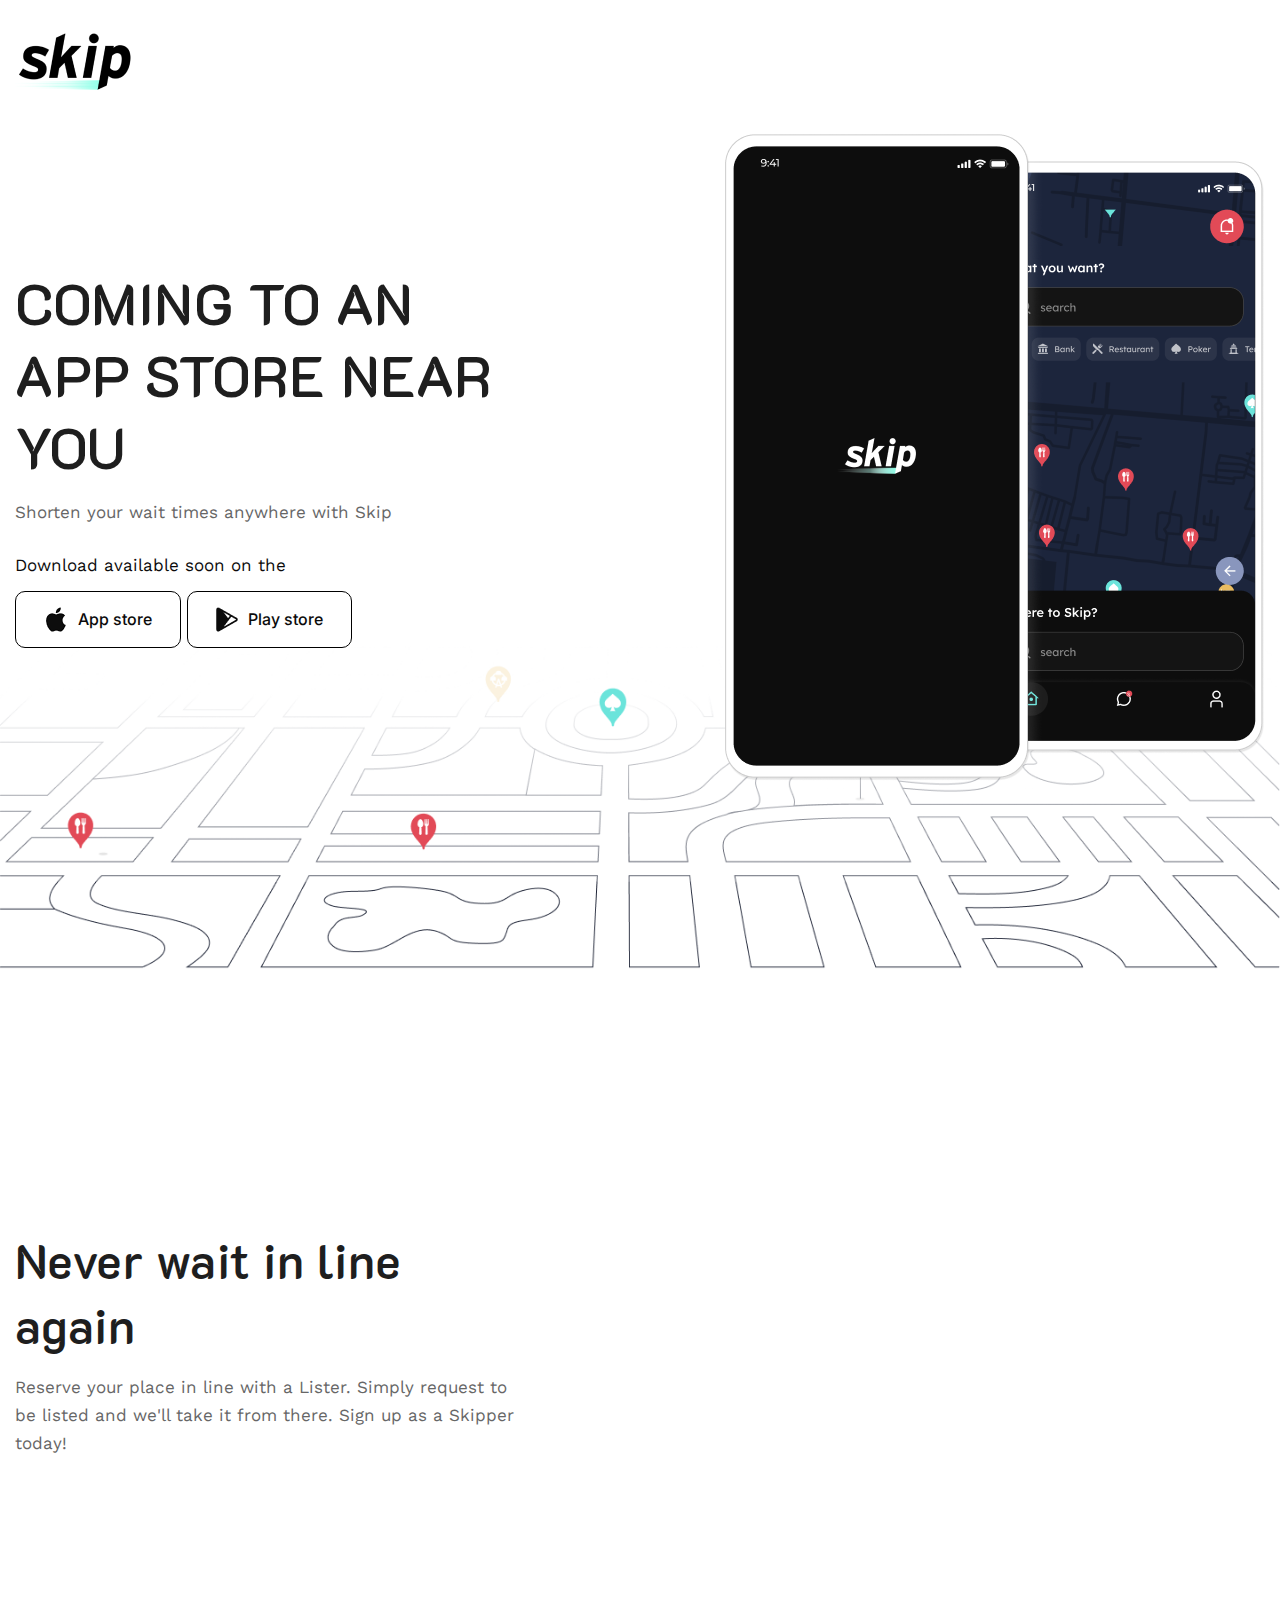
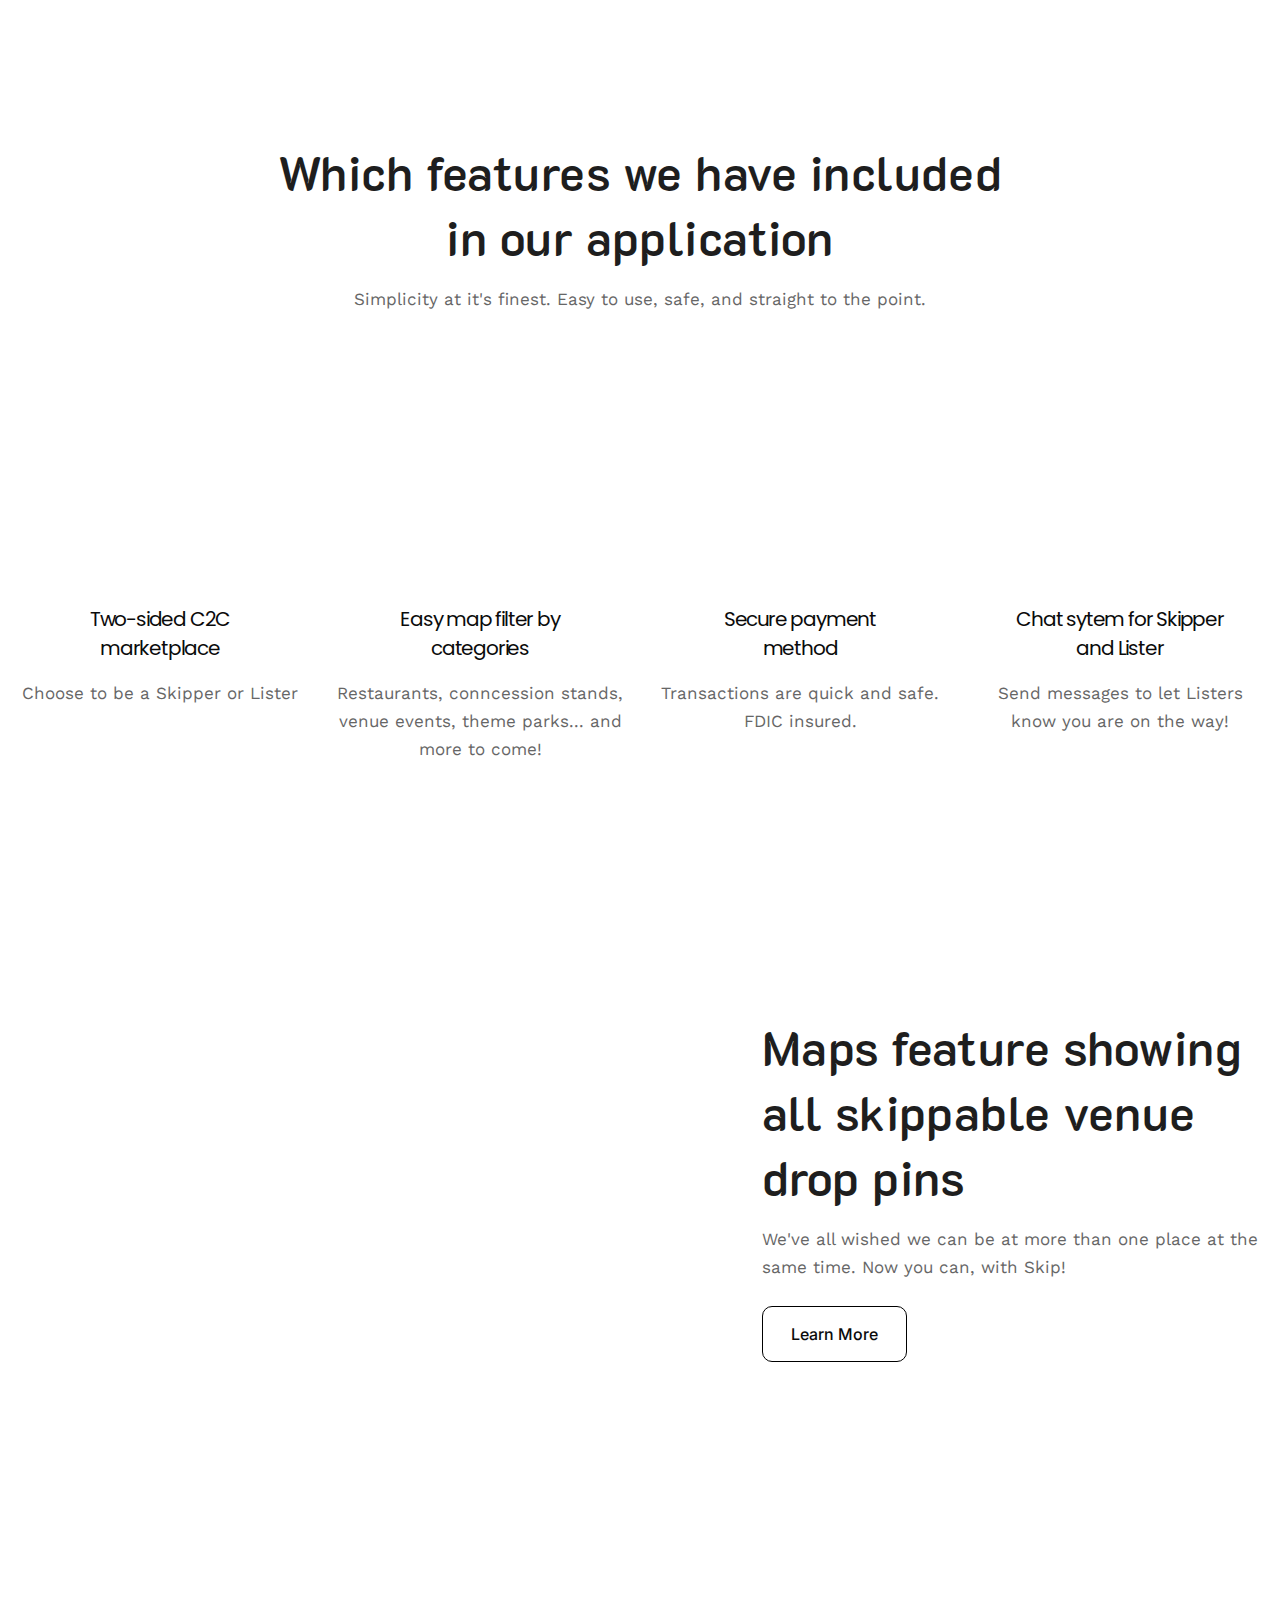
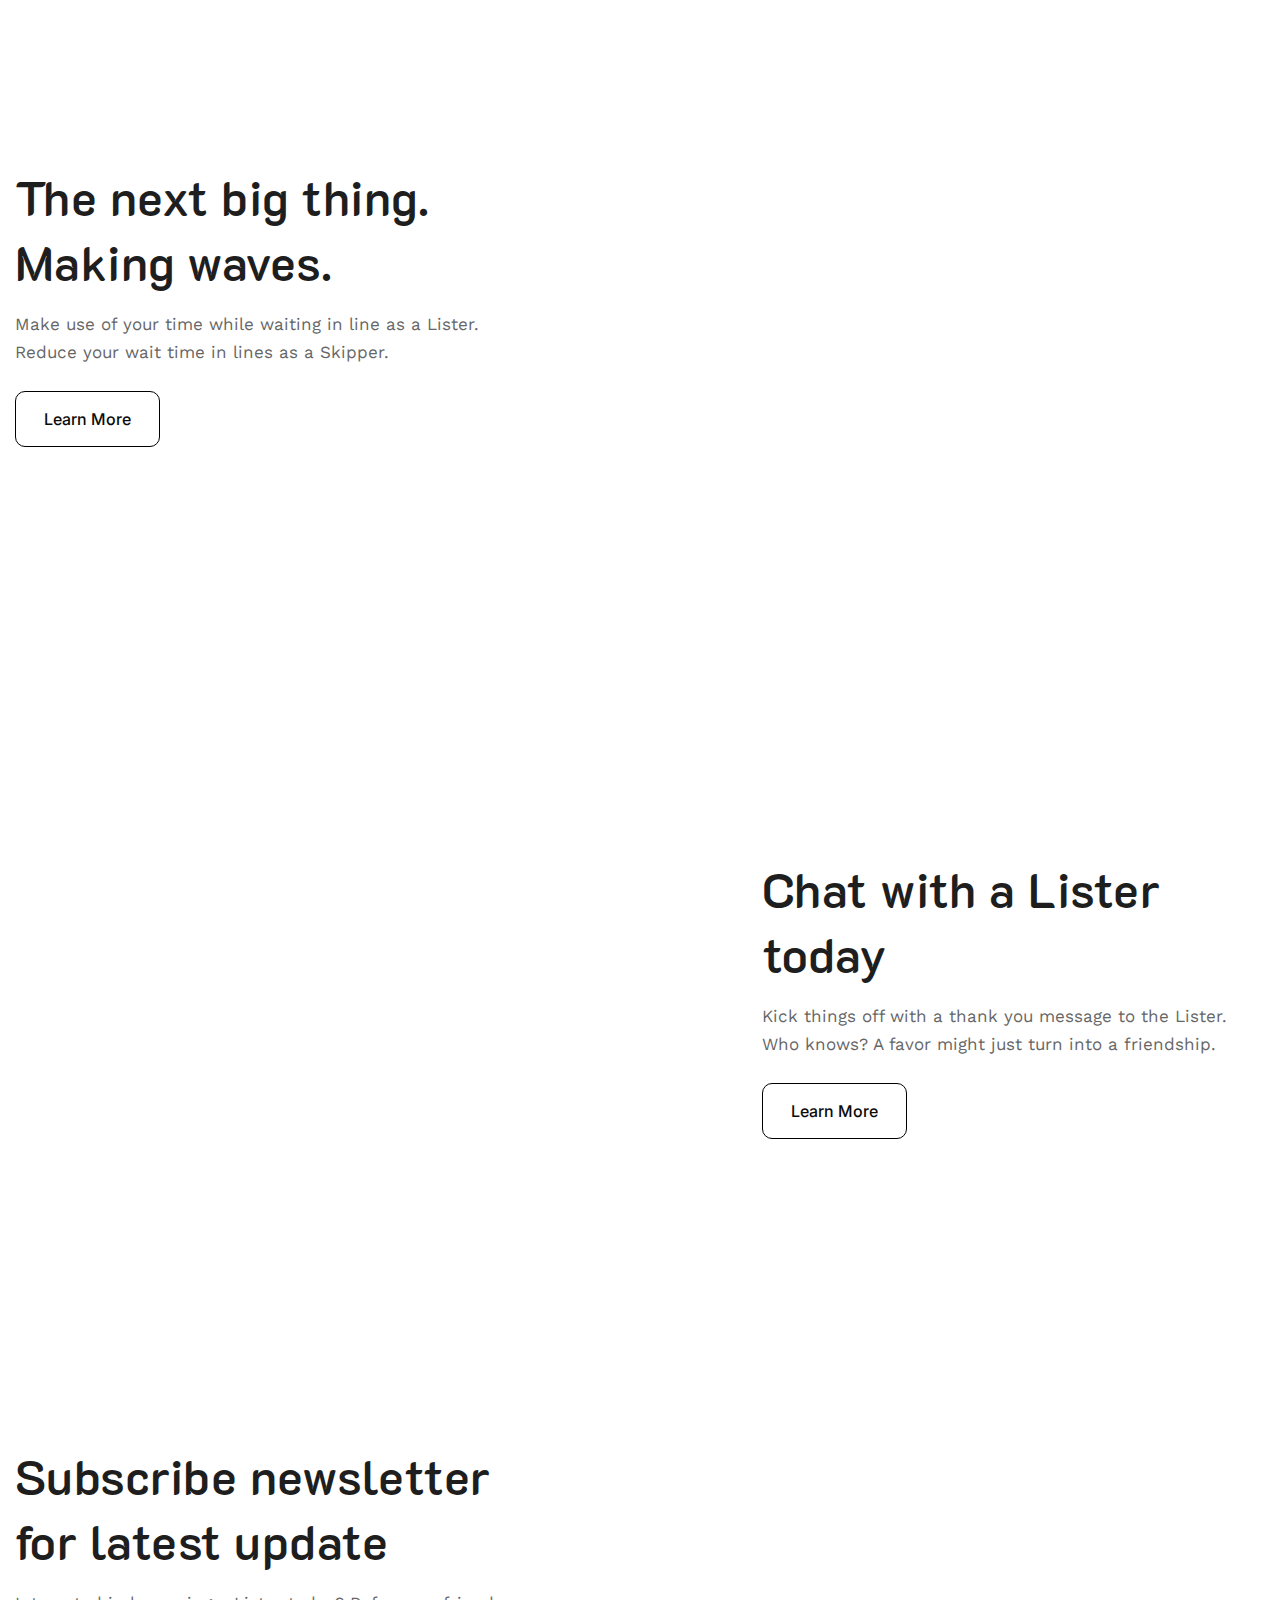
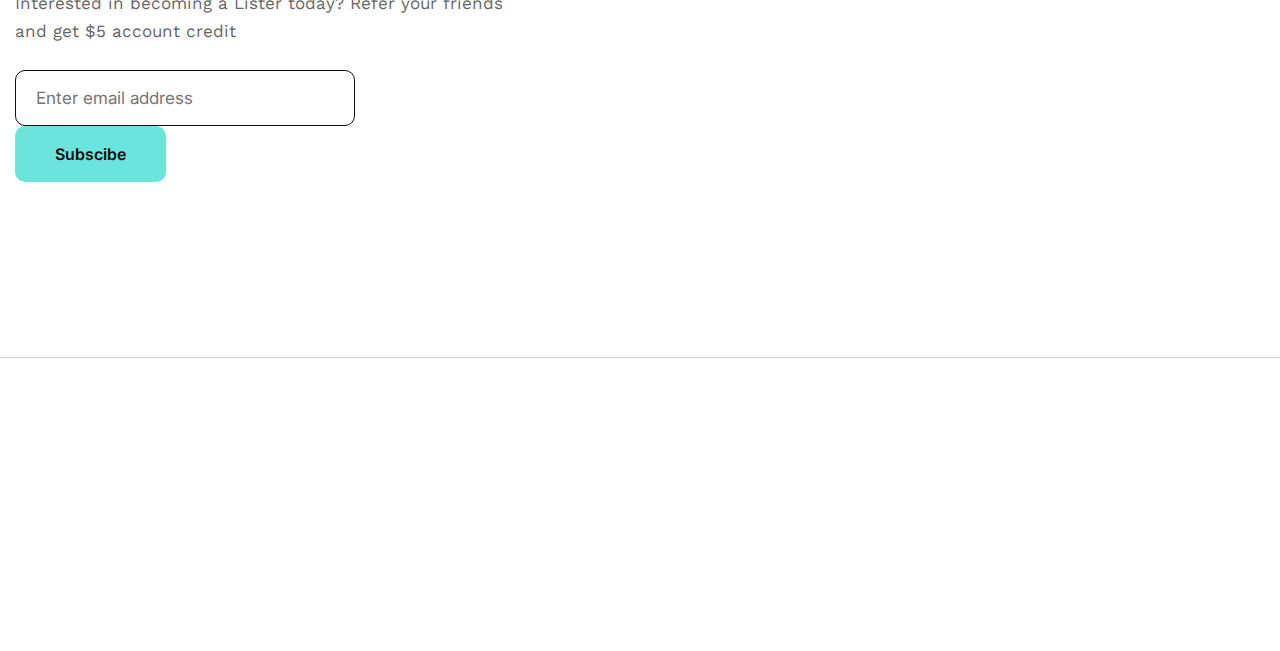
==== index.html @ 74ed59ec "Place Apple Store first" ====
<!DOCTYPE html>
<html lang="en">
   
<head>
      <meta charset="UTF-8">
      <meta http-equiv="X-UA-Compatible" content="IE=edge">
      <meta name="viewport" content="width=device-width, initial-scale=1.0">
      <title>Skip</title>
	  <link rel="icon" type="image/x-icon" href="Images/favicon.ico">
      <link rel="stylesheet" href="css/bootstrap.min.css">
      <link href="https://fonts.googleapis.com/css2?family=K2D:ital,wght@0,100;0,200;0,300;0,400;0,500;0,600;0,700;0,800;1,100;1,200;1,300;1,400;1,500;1,600;1,700;1,800&amp;family=Poppins:ital,wght@0,100;0,200;0,300;0,400;0,500;0,600;0,700;0,800;0,900;1,600&amp;display=swap" rel="stylesheet">
      <link href="https://fonts.googleapis.com/css2?family=Poppins:ital,wght@0,100;0,200;0,300;0,400;0,500;0,600;0,700;0,800;0,900;1,100;1,200;1,300;1,400;1,500;1,600;1,700;1,800;1,900&amp;display=swap" rel="stylesheet">
      <link href="https://fonts.googleapis.com/css2?family=Work+Sans:ital,wght@0,100;0,200;0,300;0,400;0,500;0,600;0,700;0,800;0,900;1,100;1,200;1,300;1,400;1,500;1,600;1,700;1,800;1,900&amp;display=swap" rel="stylesheet">
      <link href="https://fonts.googleapis.com/css2?family=Inter:wght@400;500&amp;display=swap" rel="stylesheet">
      <link rel="stylesheet" href="https://cdnjs.cloudflare.com/ajax/libs/font-awesome/6.1.1/css/all.min.css">
      <link rel="stylesheet" href="css/style.css">
   </head>
   <body>
      <div class="wrapper">
         <header class="top-header">
            <div class="container">
               <div class="row">
                  <div class="col-12 logo">
                     <a href="index-2.html"><img src="Images/logo.png"></a>
                  </div>
               </div>
            </div>
         </header>
         <section class="skip-the-wait">
            <div class="container">
               <div class="row">
                  <div class="col-12">
                     <div class="row align-items-center cstm-banner-mn">
                        <div class="col-xl-5 col-12 fade-up">
                           <h1 class="skip-the-wait-title">COMING TO AN APP STORE NEAR YOU</h1>
                           <p class="cstm-contrary-ttl">Shorten your wait times anywhere with Skip</p>
                           <p class="cstm-download-title">Download available soon on the</p>
                           <a href="#" class="cstm-btn cstm-store"><img src="Images/apple.png">App store</a>
                           <a href="#" class="cstm-btn cstm-store mr-3"><img src="Images/play-store.png">Play store</a>
                        </div>
                        <div  class="col-xl-7 col-12 text-right cstm-skip-img">
						  <div id="imgbanner">
                           <img src="Images/banner-image.png" class="slide-right"> 
						  </div> 
                        </div>
                     </div>
                  </div>
               </div>
            </div>
         </section>
         <section class="just-few-simple">
            <div class="container">
               <div class="row">
                  <div class="col-12">
                     <div class="row align-items-center cstm-just-few-mn">
                        <div class="col-xl-5 col-12">
                           <h2>Never wait in line again </h2>
                           <p >Reserve your place in line with a Lister. Simply request to be listed and we'll take it from there. Sign up as a Skipper today! </p>
                        </div>
                        <div class="col-xl-7 col-12 text-right cstm-just-img ">
                           <img src="Images/landing-img1.png" class="js-scroll slide-right"> 
                        </div>
                     </div>
                  </div>
               </div>
            </div>
         </section>
         <section class="which-features text-center">
            <div class="container">
               <div class="row">
                  <div class="col-12">
                     <h2 class="which-features-title">Which features we have included in our application</h2>
                     <p class="contrary-to-popular-cont">Simplicity at it's finest. Easy to use, safe, and straight to the point. </p>
                  </div>
               </div>
               <div class="row cstm-which-box">
                  <div class="col-xl-3 col-md-6 col-12">
                     <p><img src="Images/category-1.png" class="js-scroll fade-in"></p>
                     <h4>Two-sided C2C marketplace</h4>
                     <p>Choose to be a Skipper or Lister</p>
                  </div>
                  <div class="col-xl-3 col-md-6 col-12">
                     <p><img src="Images/category-2.png" class="js-scroll fade-in"></p>
                     <h4>Easy map filter by categories</h4>
                     <p>Restaurants, conncession stands, venue events, theme parks... and more to come! </p>
                  </div>
                  <div class="col-xl-3 col-md-6 col-12">
                     <p><img src="Images/category-3.png" class="js-scroll fade-in"></p>
                     <h4>Secure payment method</h4>
                     <p>Transactions are quick and safe. FDIC insured. </p>
                  </div>
                  <div class="col-xl-3 col-md-6 col-12">
                     <p><img src="Images/category-4.png" class="js-scroll fade-in"></p>
                     <h4>Chat sytem for Skipper and Lister</h4>
                     <p>Send messages to let Listers know you are on the way!</p>
                  </div>
               </div>
            </div>
         </section>
         <section class="just-few-simple">
            <div class="container">
               <div class="row">
                  <div class="col-12">
                     <div class="row align-items-center">
                        <div class="col-xl-7 col-12 cstm-skippers-img">
                           <img src="Images/landing-img2.png" class="js-scroll slide-left"> 
                        </div>
                        <div class="col-xl-5 col-12">
                           <h2>Maps feature showing all skippable venue drop pins</h2>
                           <p>We've all wished we can be at more than one place at the same time. Now you can, with Skip! </p>
                           <a href="#" class="cstm-btn">Learn More</a>
                        </div>
                     </div>
                  </div>
               </div>
            </div>
         </section>
         <section class="just-few-simple">
            <div class="container">
               <div class="row">
                  <div class="col-12">
                     <div class="row align-items-center cstm-lister-wll-mn">
                        <div class="col-xl-5 col-12">
                           <h2>The next big thing. Making waves. </h2>
                           <p>Make use of your time while waiting in line as a Lister. Reduce your wait time in lines as a Skipper.</p>
                           <a href="#" class="cstm-btn">Learn More</a>
                        </div>
                        <div class="col-xl-7 col-12 text-right cstm-lister-img">
                           <img src="Images/landing-img3.png" class="js-scroll slide-right"> 
                        </div>
                     </div>
                  </div>
               </div>
            </div>
         </section>
         <section class="just-few-simple">
            <div class="container">
               <div class="row">
                  <div class="col-12">
                     <div class="row align-items-center">
                        <div class="col-xl-7 col-12 cstm-advanced-img">
                           <img src="Images/landing-img4.png" class="js-scroll slide-left">  
                        </div>
                        <div class="col-xl-5 col-12">
                           <h2>Chat with a Lister today </h2>
                           <p>Kick things off with a thank you message to the Lister. Who knows? A favor might just turn into a friendship. </p>
                           <a href="#" class="cstm-btn">Learn More</a>
                        </div>
                     </div>
                  </div>
               </div>
            </div>
         </section>
		   <section class="just-few-simple">
            <div class="container">
               <div class="row">
                  <div class="col-12">
                     <div class="row align-items-center cstm-subscribe-newsletter">
                        <div class="col-xl-5 col-12">
                           <h2>Subscribe newsletter for latest update</h2>
                           <p>Interested in becoming a Lister today? Refer your friends and get $5 account credit </p>
                           <form class="cstm-subscribe">
                                <input type="text" class="subscibe-input" placeholder="Enter email address">
                                <button class="subscibe-btn">Subscibe</button>
                            </form>
                        </div>
                        <div class="col-xl-7 col-12 text-right cstm-subscribe-img">
                           <img src="Images/landing-img5.png" class="js-scroll slide-right"> 
                        </div>
                     </div>
                  </div>
               </div>
            </div>
         </section>
		 <footer class="cstm-footer">
            <div class="container">
                <div class="row">
                    <div class=" col-12">
                        <div class="row ">
                            <div class="col-xl-5 col-12 cstm-animation1 js-scroll fade-in-bottom"> 
                                <a href="index-2.html"><img src="Images/logo.png" class="footer-logo"></a>
                                <p class="footer-about-text">Don't waste time, skip the lines today! </p>
                                <span class="copyright">Copyrights© 2022. All Rights Reserved by Skip</span>
                            </div>
                            <div class="col-xl-4 col-12 cstm-footer-col2 cstm-animation2 js-scroll fade-in-bottom">
                                <h4>Contact  us on</h4>
                                <div class="footer-contact">
                                     <img src="Images/gmail.png">
									  <div class="footer-contact-in">
                                      <span class="footer-contact-title">Email address</span>
                                      <span class="footer-contact-sub"><a href="mailto:support@skipapp.com">support@skipapp.com</a></span>
									 </div>
                                </div>
								 <div class="footer-contact">
                                     <img src="Images/phone.png">
									  <div class="footer-contact-in">
                                      <span class="footer-contact-title">Phone number</span>
                                      <span class="footer-contact-sub"> <a href="phone:+TBD">TBD</a></span>
									 </div>
                                </div>
                              
                            </div>
                             <div class="col-xl-3 col-12 cstm-animation3 js-scroll fade-in-bottom">
                                <h4>Follow us on</h4>
                                <div class="footer-social">
                                        <a href="#"><i class="fa-brands fa-facebook-f"></i></a>
                                        <a href="#"><i class="fa-brands fa-instagram"></i></a>
                                        <a href="#"><i class="fa-brands fa-twitter"></i></a>
                                        <a href="#"><i class="fa-brands fa-linkedin-in"></i></a>
                                </div>
                            </div>
                        </div>
                    </div>
                    
                </div>
            </div>
       </footer>
      </div>
	  
<script type="text/javascript">
	  
	window.onload = function() {
  document.getElementById('imgbanner').className = 'expand';
};
	  
		const scrollElements = document.querySelectorAll(".js-scroll");

		const elementInView = (el, dividend = 1) => {
		  const elementTop = el.getBoundingClientRect().top;

		  return (
			elementTop <=
			(window.innerHeight || document.documentElement.clientHeight) / dividend
		  );
		};

		const elementOutofView = (el) => {
		  const elementTop = el.getBoundingClientRect().top;

		  return (
			elementTop > (window.innerHeight || document.documentElement.clientHeight)
		  );
		};

		const displayScrollElement = (element) => {
		  element.classList.add("scrolled");
		};

		const hideScrollElement = (element) => {
		  element.classList.remove("scrolled");
		};

		const handleScrollAnimation = () => {
		  scrollElements.forEach((el) => {
			if (elementInView(el, 1.25)) {
			  displayScrollElement(el);
			} else if (elementOutofView(el)) {
			  hideScrollElement(el)
			}
		  })
		}

		window.addEventListener("scroll", () => { 
		  handleScrollAnimation();
		});
	  </script>
	  
	  
    <script type="text/javascript" src="js/bootstrap.min.js"></script>
    <script type="text/javascript" src="js/jquery.min.js"></script>
	  
   </body>

<!-- Mirrored from skip.decodeup-projects.com/ by HTTrack Website Copier/3.x [XR&CO'2014], Mon, 19 Sep 2022 03:50:44 GMT -->
</html>
---- css/style.css ----
body {
	font-family: 'Work Sans', sans-serif;
	font-style: normal;
	font-weight: 400;
	font-size: 17px;
	line-height: 28px;
	color: #666666;
}

a {
	color: #000;
	transition: 0.3s ease-in-out;
}

a:hover {
	color: #000;
	text-decoration: none;
}


h1 {
	font-family: 'K2D', sans-serif;
	font-style: normal;
	font-weight: 600;
	font-size: 56px;
	line-height: 72px;
	letter-spacing: 0.01em;
	color: #1E1E1E;
	margin-bottom: 15px;
}

h2 {
	font-family: 'K2D', sans-serif;
	font-style: normal;
	font-weight: 600;
	font-size: 48px;
	line-height: 65px;
	letter-spacing: 0.01em;
	color: #1E1E1E;
	margin-bottom: 15px;
}

h3 {
	font-family: 'K2D', sans-serif;
	font-style: normal;
	font-weight: 600;
	font-size: 30px;
	line-height: 402px;
	letter-spacing: 0.01em;
	color: #1E1E1E;
	margin-bottom: 15px;
}

h4 {
	font-family: 'Poppins', sans-serif;
	font-style: normal;
	font-weight: 400;
	font-size: 20px;
	line-height: 29px;
	letter-spacing: -0.06em;
	color: #0B0B0B;
	margin-bottom:16px;
}

button {
	font-family: 'Inter', sans-serif;
	transition: 0.3s ease-in-out;
}

input {
	font-family: 'Inter', sans-serif;
}

button:focus,
input:focus {
	outline: 0;
}

img {
	max-width: 100%;
}

p {
	margin-bottom: 25px;
}

.js-scroll {
  opacity: 0;
  transition: opacity 500ms;
}

.js-scroll.scrolled {
  opacity: 1;
}

.scrolled.fade-in {
  animation: fade-in 1s ease-in-out both;
}

.scrolled.fade-in-bottom {
  animation: fade-in-bottom 1s ease-in-out both;
}
.scrolled.slide-left {
  animation: slide-in-left 1s ease-in-out both;
}

.scrolled.slide-right {
  animation: slide-in-right 1s ease-in-out both;
}

.expand .slide-right {
	  animation: slide-in-right 2s ease-in-out both;

}
.cstm-animation1.fade-in-bottom{
	  animation: fade-in-bottom 1s ease-in-out  both;
}
.cstm-animation2.fade-in-bottom{
	  animation: fade-in-bottom 1s ease-in-out 0.5s both;
}
.cstm-animation3.fade-in-bottom{
	  animation: fade-in-bottom 1s ease-in-out 1s both;
}
@keyframes slide-in-left { 
  0% {
    -webkit-transform: translateX(-100px);
    transform: translateX(-100px);
    opacity: 0;
  }
  100% {
    -webkit-transform: translateX(0);
    transform: translateX(0);
    opacity: 1;
  }
}

@keyframes slide-in-right {
  0% {
    -webkit-transform: translateX(100px);
    transform: translateX(100px);
    opacity: 0;
  }
  100% {
    -webkit-transform: translateX(0);
    transform: translateX(0);
    opacity: 1;
  }
}

@keyframes fade-in-bottom {
  0% {
    -webkit-transform: translateY(50px);
    transform: translateY(50px);
    opacity: 0;
  }
  100% {
    -webkit-transform: translateY(0);
    transform: translateY(0);
    opacity: 1;
  }
}

@keyframes fade-in {
  0% {
    opacity: 0;
	-webkit-transform: scale(0.7);
    transform: scale(0.7);
  }
  100% {
    opacity: 1;
	-webkit-transform: scale(1.0);
    transform: scale(1.0);
  }
}
.cstm-btn {
	background-color: #fff;
	border: 1px solid #000000;
	border-radius: 10px;
	font-size: 16px;
	line-height: 24px;
	padding: 15px 28px;
	color: #0B0B0B;
	align-items: center;
	font-weight: 500;
	font-family: 'Inter', sans-serif;
	display: inline-block;
}

.cstm-btn:hover {
	background: #6BE4DB;
		border: 1px solid #6BE4DB;

}

.cstm-store img {
	margin-right: 10px;
	vertical-align: top;
}

.top-header {
	padding: 32px 0px;
}

.cstm-download-title {
	color: #0B0B0B;
	margin-bottom: 12px;
}

.skip-the-wait {
	background-image: url(../Images/skip-banner.png);
	background-repeat: no-repeat;
	padding-bottom: 180px;
	background-position: center bottom;
	background-size: contain;
	margin-bottom: 120px;
}

.just-few-simple {
	margin-bottom: 120px;
}

.which-features {
	margin-bottom: 105px;
}

.which-features-title {
	max-width: 750px;
	margin: 0px auto 15px;
}

.contrary-to-popular-cont {
	max-width: 850px;
	margin: 0px auto 80px;
}

.cstm-which-box img {
	margin-bottom: 10px;
}

.cstm-which-box h4 {
	max-width: 210px;
	margin-left:auto;
	margin-right:auto;
}

.subscibe-input {
	background: #FFFFFF;
	border: 1px solid #0D0D0D;
	border-radius: 10px;
	height: 56px;
	max-width: 340px;
	width: 100%;
	padding: 0px 20px;
	margin-right: 7px;
}
.subscibe-btn {
    border: none;
    padding: 16px 40px;
    align-items: center;
    font-weight: 600;
    font-size: 16px;
    line-height: 24px;
    text-align: center;
    color: #0B0B0B;
    font-family: 'Inter', sans-serif;
    display: inline-block;
    background: #6BE4DB;
    border-radius: 10px;
}
.subscibe-btn:hover{
  background: #000;
  color:#FFF;
}
.cstm-footer {
    border-top: 1px solid #CFCFCF;
    padding: 60px 0px;
}
.footer-logo {
    margin-bottom: 15px;
}
.footer-about-text {
    margin-bottom: 15px;
    max-width: 400px;
}
.copyright {
    font-style: normal;
    font-weight: 400;
    font-size: 14px;
    line-height: 17px;
    color: #666666;
	font-family: 'Inter', sans-serif;
}

.footer-about-text {
    margin-bottom: 15px;
}

.footer-contact {
    position: relative;
    margin-bottom: 15px;
    min-height: 49px;
}
.footer-contact img {
    position: absolute;
}
.footer-contact-in {
    display: flex;
    flex-direction: column;
    padding-left: 60px;
}
.footer-contact-title {
    font-weight: 400;
    font-size: 14px; 
    line-height: 20px;
    color: #0D0D0D;
    opacity: 0.7;
}
.footer-contact-sub a {
    font-style: normal;
    font-weight: 500;
    font-size: 16px;
    line-height: 24px;
    color: #0D0D0D;
}

.footer-contact-sub a:hover {
    color: #6be4db;
}
.footer-social a {
    display: inline-block;
    border: 1px solid #0D0D0D;
    border-radius: 50px;
    line-height: 46px;
    transition: 0.3s ease-in-out;
    height: 46px;
    width: 46px;
    margin-right: 9px;
    text-align: center;
    font-size: 21px;
}
.footer-social a:hover {
    background: #6be4db;
	border: 1px solid #6be4db;
}

@media (min-width: 1200px) {
	.container,
	.container-lg,
	.container-md,
	.container-sm,
	.container-xl {
		max-width: 1330px;
	}
}

@media (max-width: 1200px) {
.cstm-subscribe-newsletter{
	flex-direction: column-reverse;
}	
.cstm-lister-wll-mn{
	flex-direction: column-reverse;
}
.cstm-just-few-mn {
    flex-direction: column-reverse;
}	
.row.align-items-center.cstm-banner-mn {
    flex-direction: column-reverse;
}	
.footer-about-text {
    max-width: 100%;
}	
.cstm-footer-col2 {
    margin: 30px 0px 20px 0px;
}	
.cstm-subscribe-img {
    text-align: center!important;
	margin-bottom:30px;
}	
.cstm-advanced-img {
    margin-bottom: 40px;
    text-align: center;
}	
.cstm-lister-img {
    text-align: center!important;
}	
.cstm-skippers-img {
    margin-bottom: 40px;
}	
.skip-the-wait {
    padding-bottom: 90px;
}	
.cstm-skip-img {
    text-align: center!important;
    margin-bottom: 30px;
}
.cstm-just-img {
    text-align: center!important;
    margin-bottom: 30px;
}

.cstm-which-box h4 {
    max-width: 100%;
}
h1 {
    font-size: 42px;
    line-height: 60px;
}
h2 {
    font-size: 36px;
    line-height: 45px;
}
}

@media (max-width: 767px) {
.cstm-skippers-img {
    margin-bottom: 30px;
}	
.cstm-which-box .col-xl-3.col-md-6.col-12 {
    margin-bottom: 30px;
}	
.cstm-skip-img {
    margin-bottom: 20px;
}
.top-header {
    padding: 15px 0px;
}
body {
    font-size: 15px;
    line-height: 24px;
}
h1 {
    font-size: 24px;
    line-height: 32px;
}
h2 {
    font-size: 24px;
    line-height: 32px;
}
h4 {
    font-size: 18px;
    line-height: 24px;
    margin-bottom: 5px;
}
p {
    margin-bottom: 15px;
}
.cstm-store {
    margin-right: 8px!important;
}
.cstm-btn {
    font-size: 14px;
    line-height: 24px;
    padding: 8px 18px;
}
.cstm-store img {
    margin-right: 5px; 
}
.skip-the-wait {
    padding-bottom: 40px;
    margin-bottom: 40px;
    margin-top: 0px;
}
.just-few-simple {
    margin-bottom: 20px;
}
.contrary-to-popular-cont {
    margin: 0px auto 40px;
}
.cstm-which-box img {
    margin-bottom: 0px;
}
.which-features {
    margin-bottom: -10px;
}
.cstm-lister-img {
    margin-top: 15px;
    margin-bottom: 20px;
}
.subscibe-input {
    max-width: 100%;
    width: 100%;
    margin-right: 0;
    margin-bottom: 10px;
}
.subscibe-btn {
    display: block;
    margin: auto;
}
.cstm-footer {
    padding: 40px 0px;
}
.cstm-advanced-img {
    margin-bottom: 30px;
    margin-top: 20px;
}
}
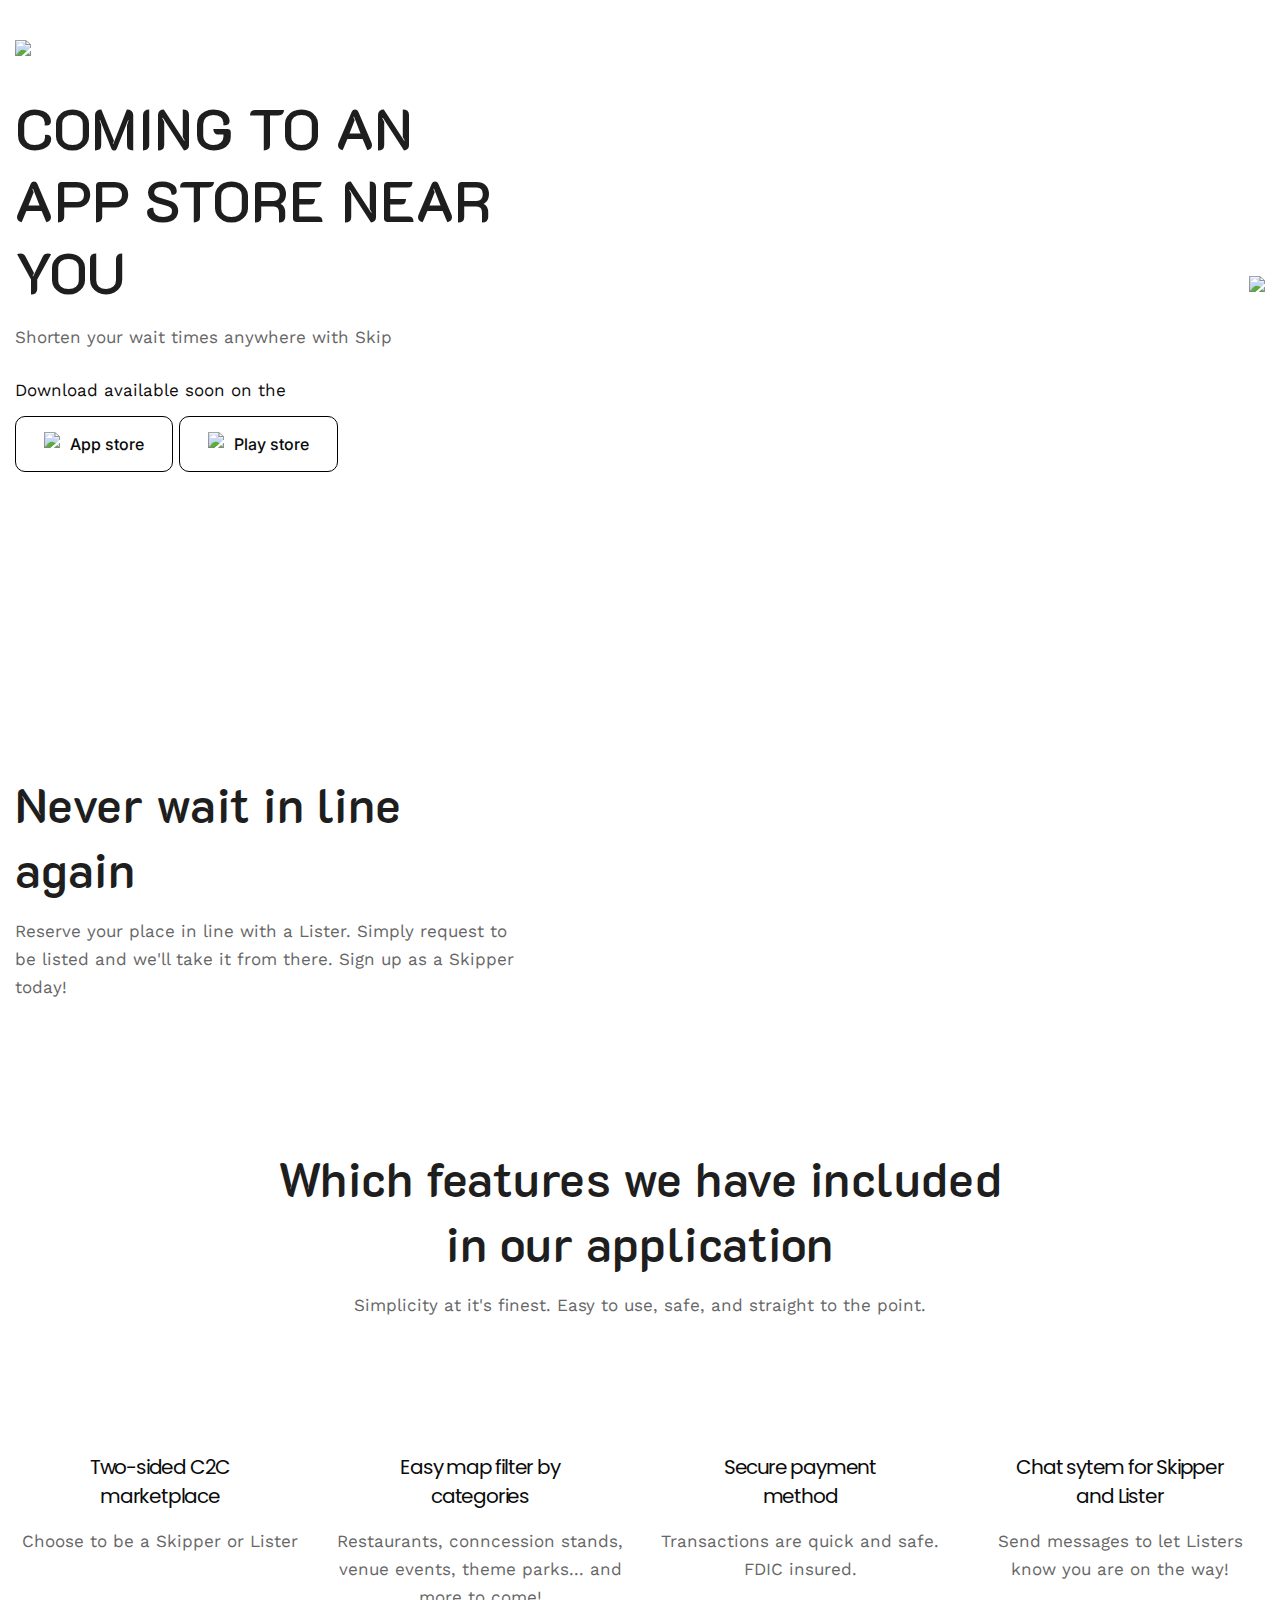
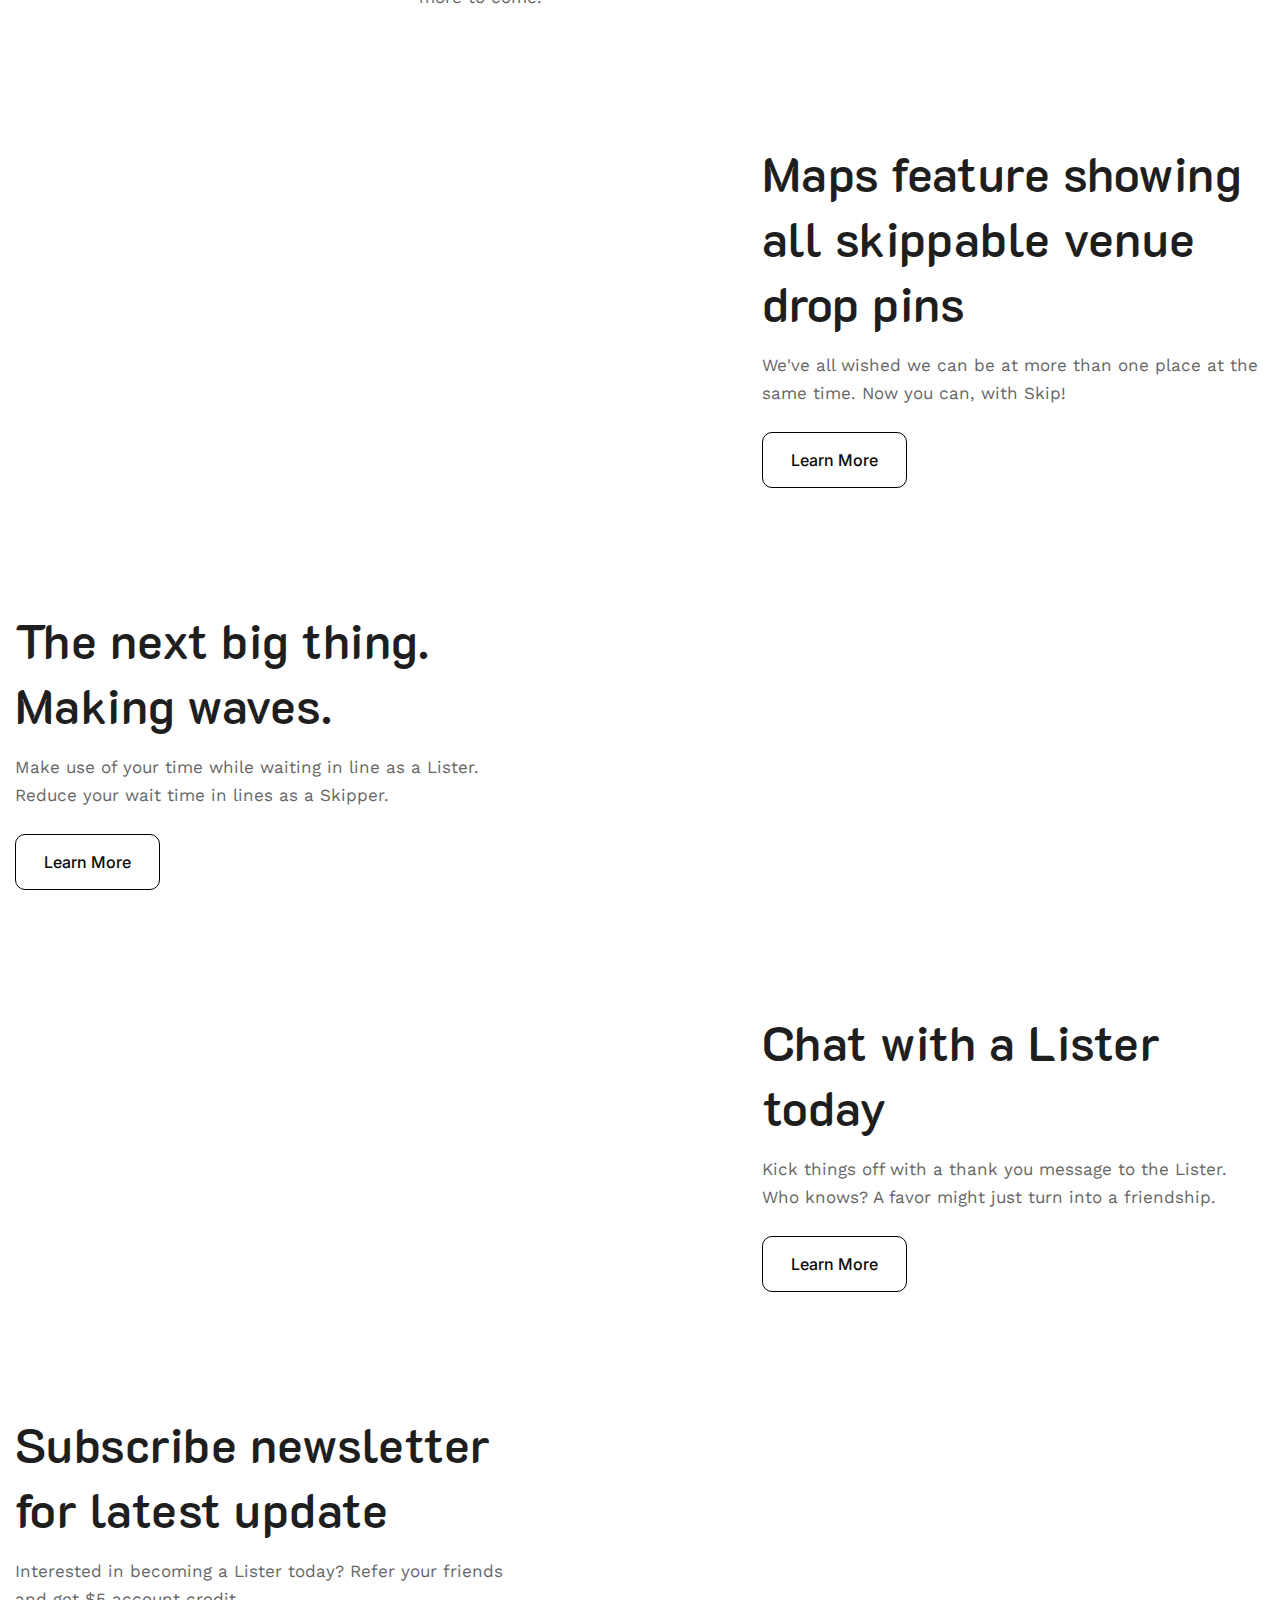
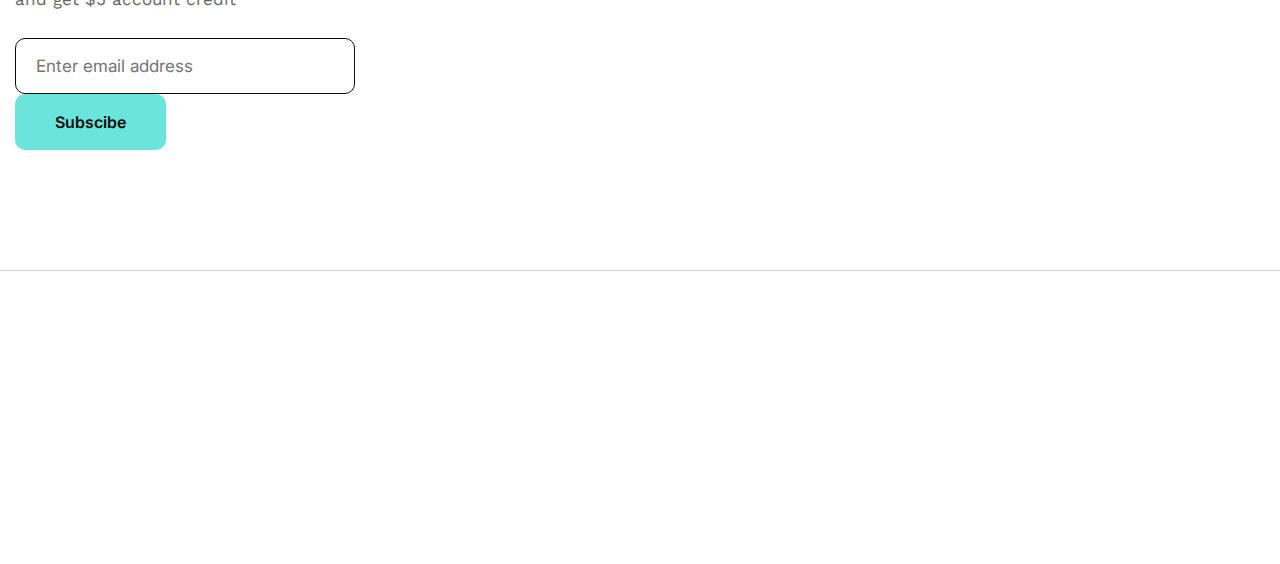
==== commit f72d5de3: "renamed Images to images" ====
--- a/index.html
+++ b/index.html
@@ -6,7 +6,7 @@
       <meta http-equiv="X-UA-Compatible" content="IE=edge">
       <meta name="viewport" content="width=device-width, initial-scale=1.0">
       <title>Skip</title>
-	  <link rel="icon" type="image/x-icon" href="Images/favicon.ico">
+	  <link rel="icon" type="image/x-icon" href="images/favicon.ico">
       <link rel="stylesheet" href="css/bootstrap.min.css">
       <link href="https://fonts.googleapis.com/css2?family=K2D:ital,wght@0,100;0,200;0,300;0,400;0,500;0,600;0,700;0,800;1,100;1,200;1,300;1,400;1,500;1,600;1,700;1,800&amp;family=Poppins:ital,wght@0,100;0,200;0,300;0,400;0,500;0,600;0,700;0,800;0,900;1,600&amp;display=swap" rel="stylesheet">
       <link href="https://fonts.googleapis.com/css2?family=Poppins:ital,wght@0,100;0,200;0,300;0,400;0,500;0,600;0,700;0,800;0,900;1,100;1,200;1,300;1,400;1,500;1,600;1,700;1,800;1,900&amp;display=swap" rel="stylesheet">
@@ -21,7 +21,7 @@
             <div class="container">
                <div class="row">
                   <div class="col-12 logo">
-                     <a href="index-2.html"><img src="Images/logo.png"></a>
+                     <a href="index-2.html"><img src="images/logo.png"></a>
                   </div>
                </div>
             </div>
@@ -35,12 +35,12 @@
                            <h1 class="skip-the-wait-title">COMING TO AN APP STORE NEAR YOU</h1>
                            <p class="cstm-contrary-ttl">Shorten your wait times anywhere with Skip</p>
                            <p class="cstm-download-title">Download available soon on the</p>
-                           <a href="#" class="cstm-btn cstm-store"><img src="Images/apple.png">App store</a>
-                           <a href="#" class="cstm-btn cstm-store mr-3"><img src="Images/play-store.png">Play store</a>
+                           <a href="#" class="cstm-btn cstm-store"><img src="images/apple.png">App store</a>
+                           <a href="#" class="cstm-btn cstm-store mr-3"><img src="images/play-store.png">Play store</a>
                         </div>
                         <div  class="col-xl-7 col-12 text-right cstm-skip-img">
 						  <div id="imgbanner">
-                           <img src="Images/banner-image.png" class="slide-right"> 
+                           <img src="images/banner-image.png" class="slide-right"> 
 						  </div> 
                         </div>
                      </div>
@@ -58,7 +58,7 @@
                            <p >Reserve your place in line with a Lister. Simply request to be listed and we'll take it from there. Sign up as a Skipper today! </p>
                         </div>
                         <div class="col-xl-7 col-12 text-right cstm-just-img ">
-                           <img src="Images/landing-img1.png" class="js-scroll slide-right"> 
+                           <img src="images/landing-img1.png" class="js-scroll slide-right"> 
                         </div>
                      </div>
                   </div>
@@ -75,22 +75,22 @@
                </div>
                <div class="row cstm-which-box">
                   <div class="col-xl-3 col-md-6 col-12">
-                     <p><img src="Images/category-1.png" class="js-scroll fade-in"></p>
+                     <p><img src="images/category-1.png" class="js-scroll fade-in"></p>
                      <h4>Two-sided C2C marketplace</h4>
                      <p>Choose to be a Skipper or Lister</p>
                   </div>
                   <div class="col-xl-3 col-md-6 col-12">
-                     <p><img src="Images/category-2.png" class="js-scroll fade-in"></p>
+                     <p><img src="images/category-2.png" class="js-scroll fade-in"></p>
                      <h4>Easy map filter by categories</h4>
                      <p>Restaurants, conncession stands, venue events, theme parks... and more to come! </p>
                   </div>
                   <div class="col-xl-3 col-md-6 col-12">
-                     <p><img src="Images/category-3.png" class="js-scroll fade-in"></p>
+                     <p><img src="images/category-3.png" class="js-scroll fade-in"></p>
                      <h4>Secure payment method</h4>
                      <p>Transactions are quick and safe. FDIC insured. </p>
                   </div>
                   <div class="col-xl-3 col-md-6 col-12">
-                     <p><img src="Images/category-4.png" class="js-scroll fade-in"></p>
+                     <p><img src="images/category-4.png" class="js-scroll fade-in"></p>
                      <h4>Chat sytem for Skipper and Lister</h4>
                      <p>Send messages to let Listers know you are on the way!</p>
                   </div>
@@ -103,7 +103,7 @@
                   <div class="col-12">
                      <div class="row align-items-center">
                         <div class="col-xl-7 col-12 cstm-skippers-img">
-                           <img src="Images/landing-img2.png" class="js-scroll slide-left"> 
+                           <img src="images/landing-img2.png" class="js-scroll slide-left"> 
                         </div>
                         <div class="col-xl-5 col-12">
                            <h2>Maps feature showing all skippable venue drop pins</h2>
@@ -126,7 +126,7 @@
                            <a href="#" class="cstm-btn">Learn More</a>
                         </div>
                         <div class="col-xl-7 col-12 text-right cstm-lister-img">
-                           <img src="Images/landing-img3.png" class="js-scroll slide-right"> 
+                           <img src="images/landing-img3.png" class="js-scroll slide-right"> 
                         </div>
                      </div>
                   </div>
@@ -139,7 +139,7 @@
                   <div class="col-12">
                      <div class="row align-items-center">
                         <div class="col-xl-7 col-12 cstm-advanced-img">
-                           <img src="Images/landing-img4.png" class="js-scroll slide-left">  
+                           <img src="images/landing-img4.png" class="js-scroll slide-left">  
                         </div>
                         <div class="col-xl-5 col-12">
                            <h2>Chat with a Lister today </h2>
@@ -165,7 +165,7 @@
                             </form>
                         </div>
                         <div class="col-xl-7 col-12 text-right cstm-subscribe-img">
-                           <img src="Images/landing-img5.png" class="js-scroll slide-right"> 
+                           <img src="images/landing-img5.png" class="js-scroll slide-right"> 
                         </div>
                      </div>
                   </div>
@@ -178,21 +178,21 @@
                     <div class=" col-12">
                         <div class="row ">
                             <div class="col-xl-5 col-12 cstm-animation1 js-scroll fade-in-bottom"> 
-                                <a href="index-2.html"><img src="Images/logo.png" class="footer-logo"></a>
+                                <a href="index-2.html"><img src="images/logo.png" class="footer-logo"></a>
                                 <p class="footer-about-text">Don't waste time, skip the lines today! </p>
                                 <span class="copyright">Copyrights© 2022. All Rights Reserved by Skip</span>
                             </div>
                             <div class="col-xl-4 col-12 cstm-footer-col2 cstm-animation2 js-scroll fade-in-bottom">
                                 <h4>Contact  us on</h4>
                                 <div class="footer-contact">
-                                     <img src="Images/gmail.png">
+                                     <img src="images/gmail.png">
 									  <div class="footer-contact-in">
                                       <span class="footer-contact-title">Email address</span>
                                       <span class="footer-contact-sub"><a href="mailto:support@skipapp.com">support@skipapp.com</a></span>
 									 </div>
                                 </div>
 								 <div class="footer-contact">
-                                     <img src="Images/phone.png">
+                                     <img src="images/phone.png">
 									  <div class="footer-contact-in">
                                       <span class="footer-contact-title">Phone number</span>
                                       <span class="footer-contact-sub"> <a href="phone:+TBD">TBD</a></span>
--- a/css/style.css
+++ b/css/style.css
@@ -207,7 +207,7 @@
 }
 
 .skip-the-wait {
-	background-image: url(../Images/skip-banner.png);
+	background-image: url(../images/skip-banner.png);
 	background-repeat: no-repeat;
 	padding-bottom: 180px;
 	background-position: center bottom;
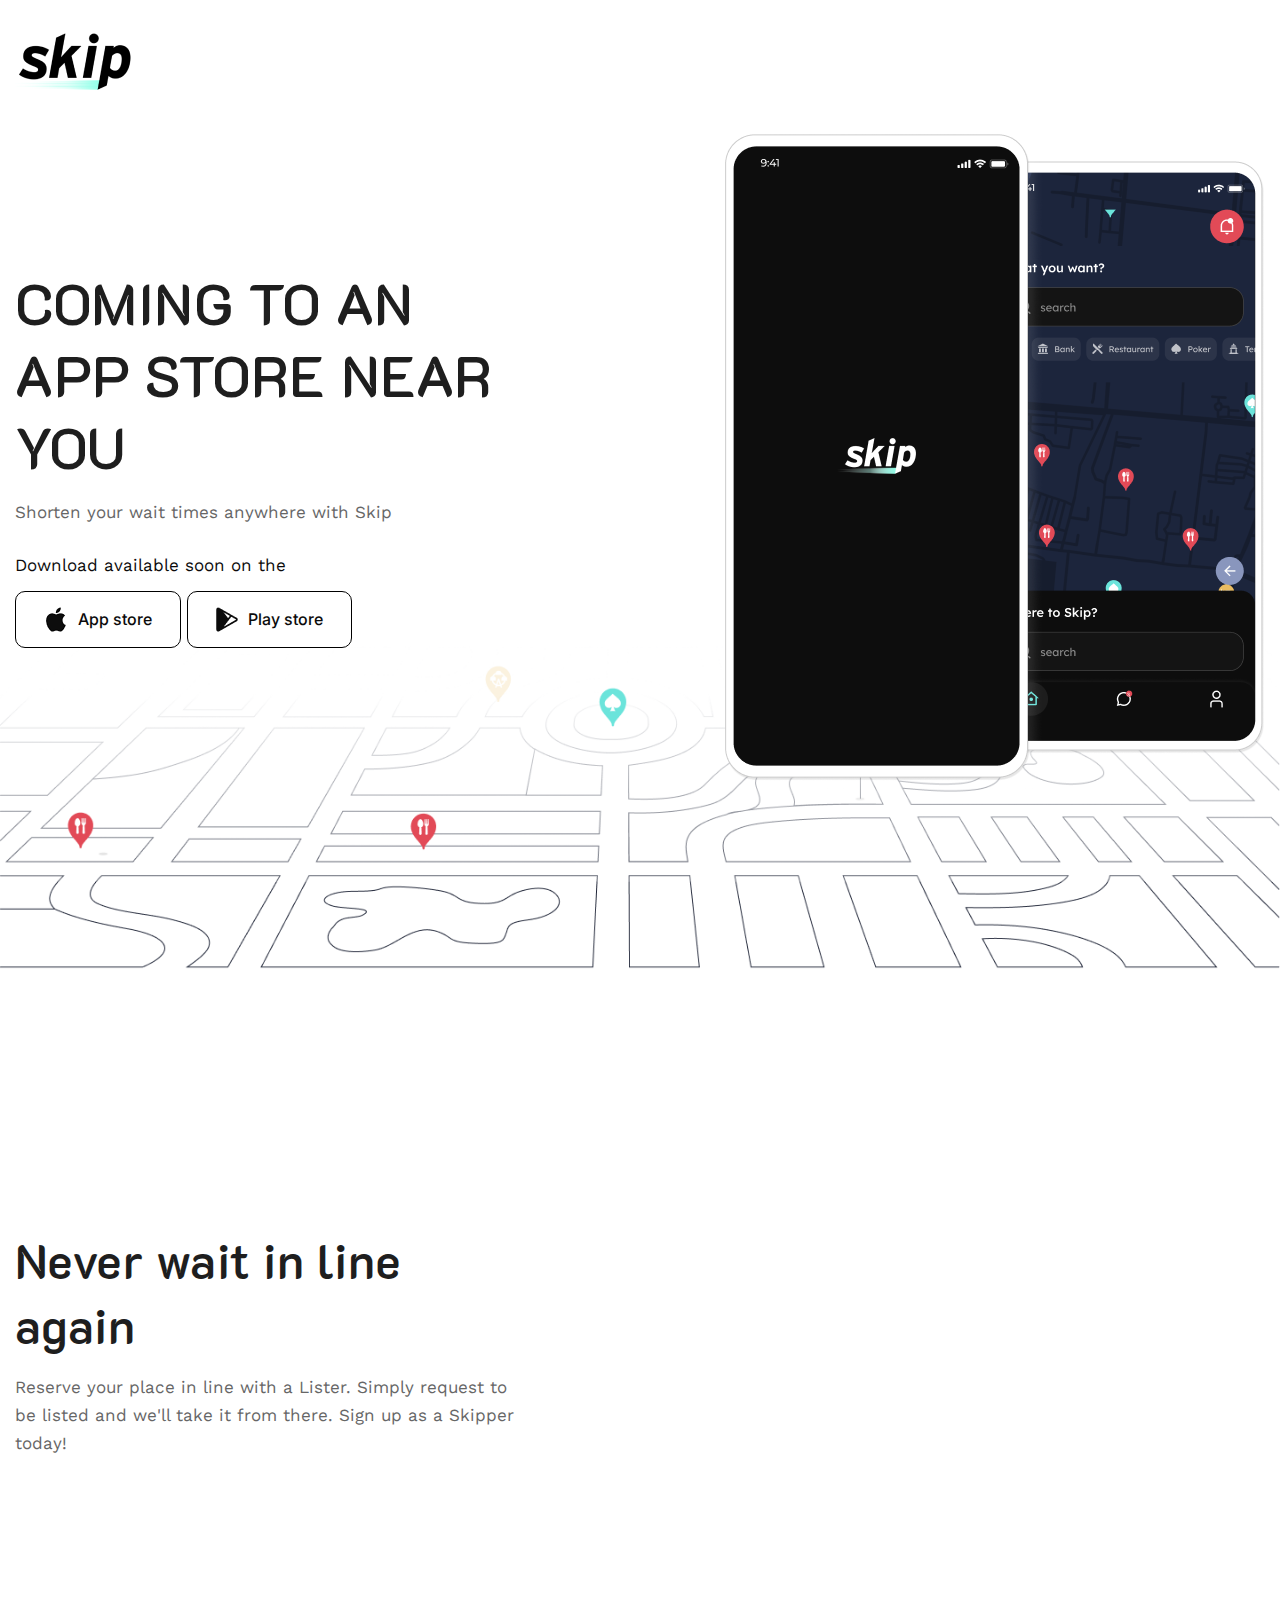
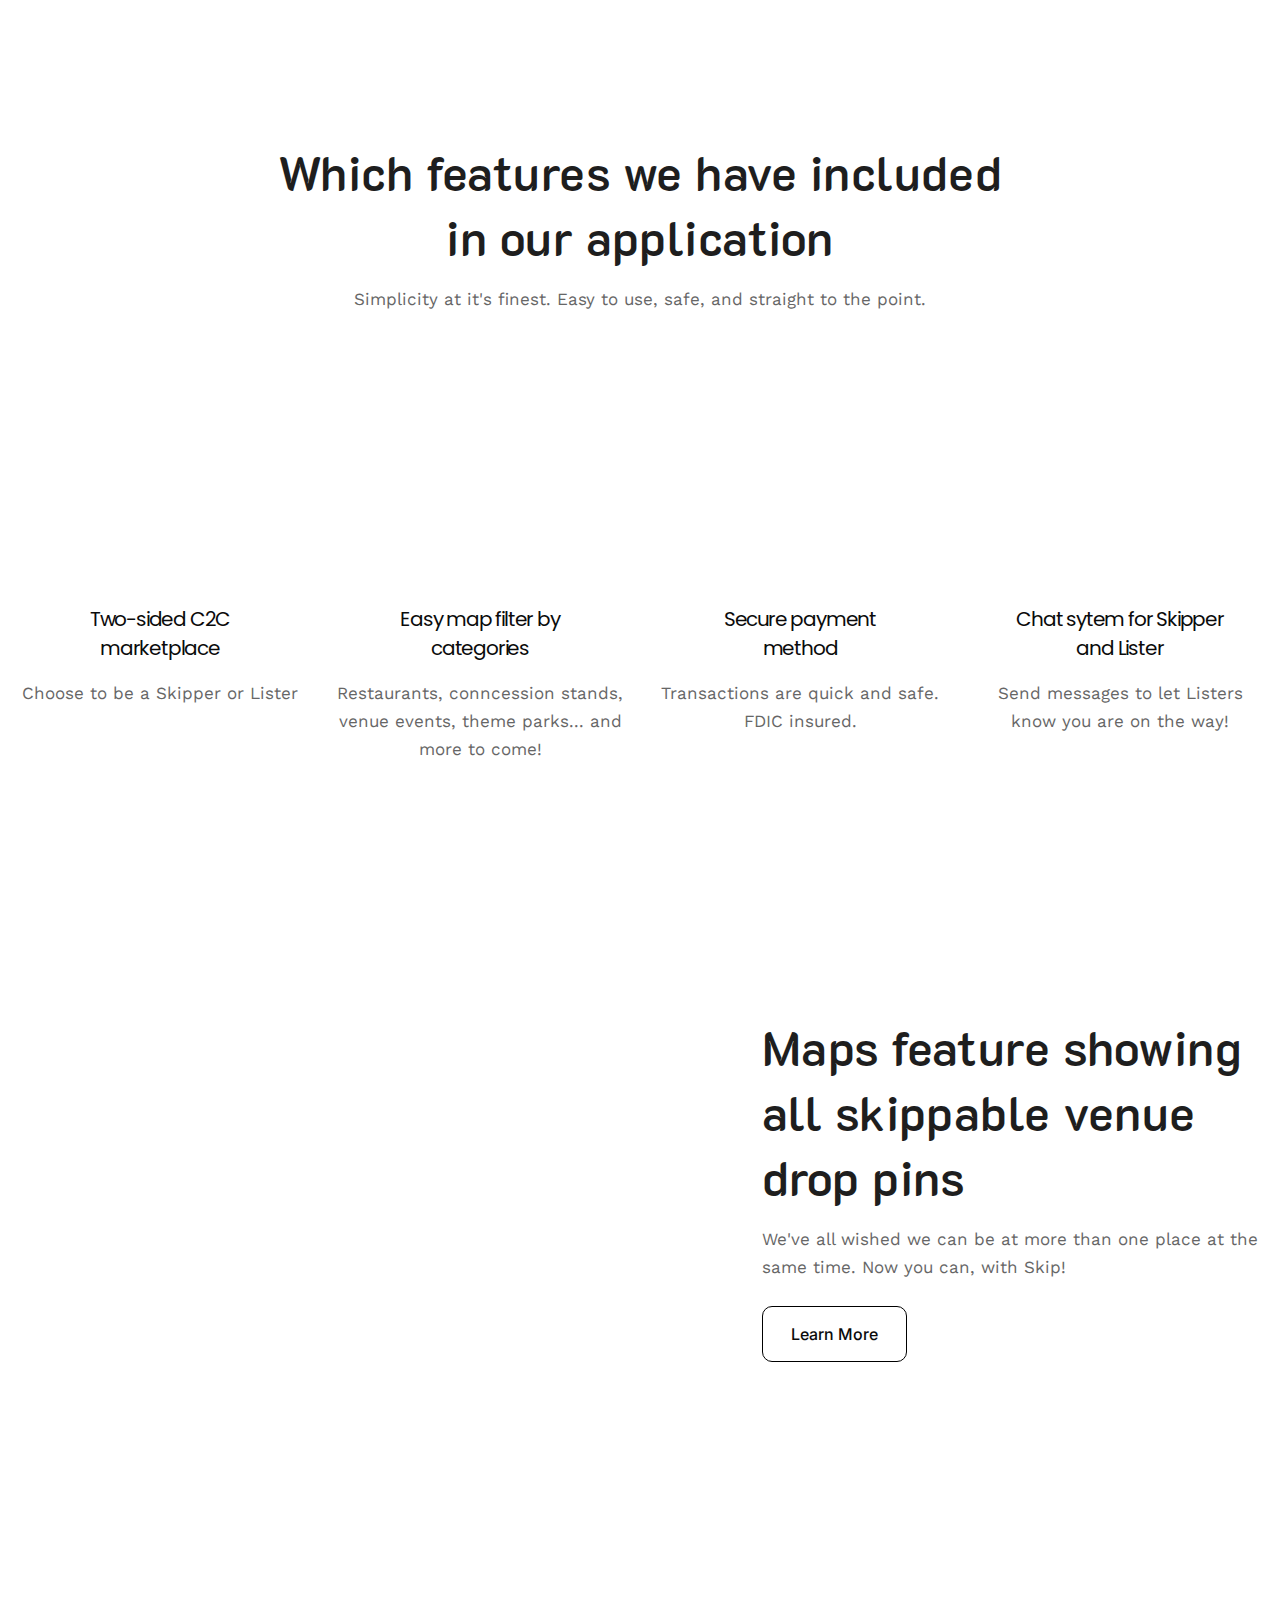
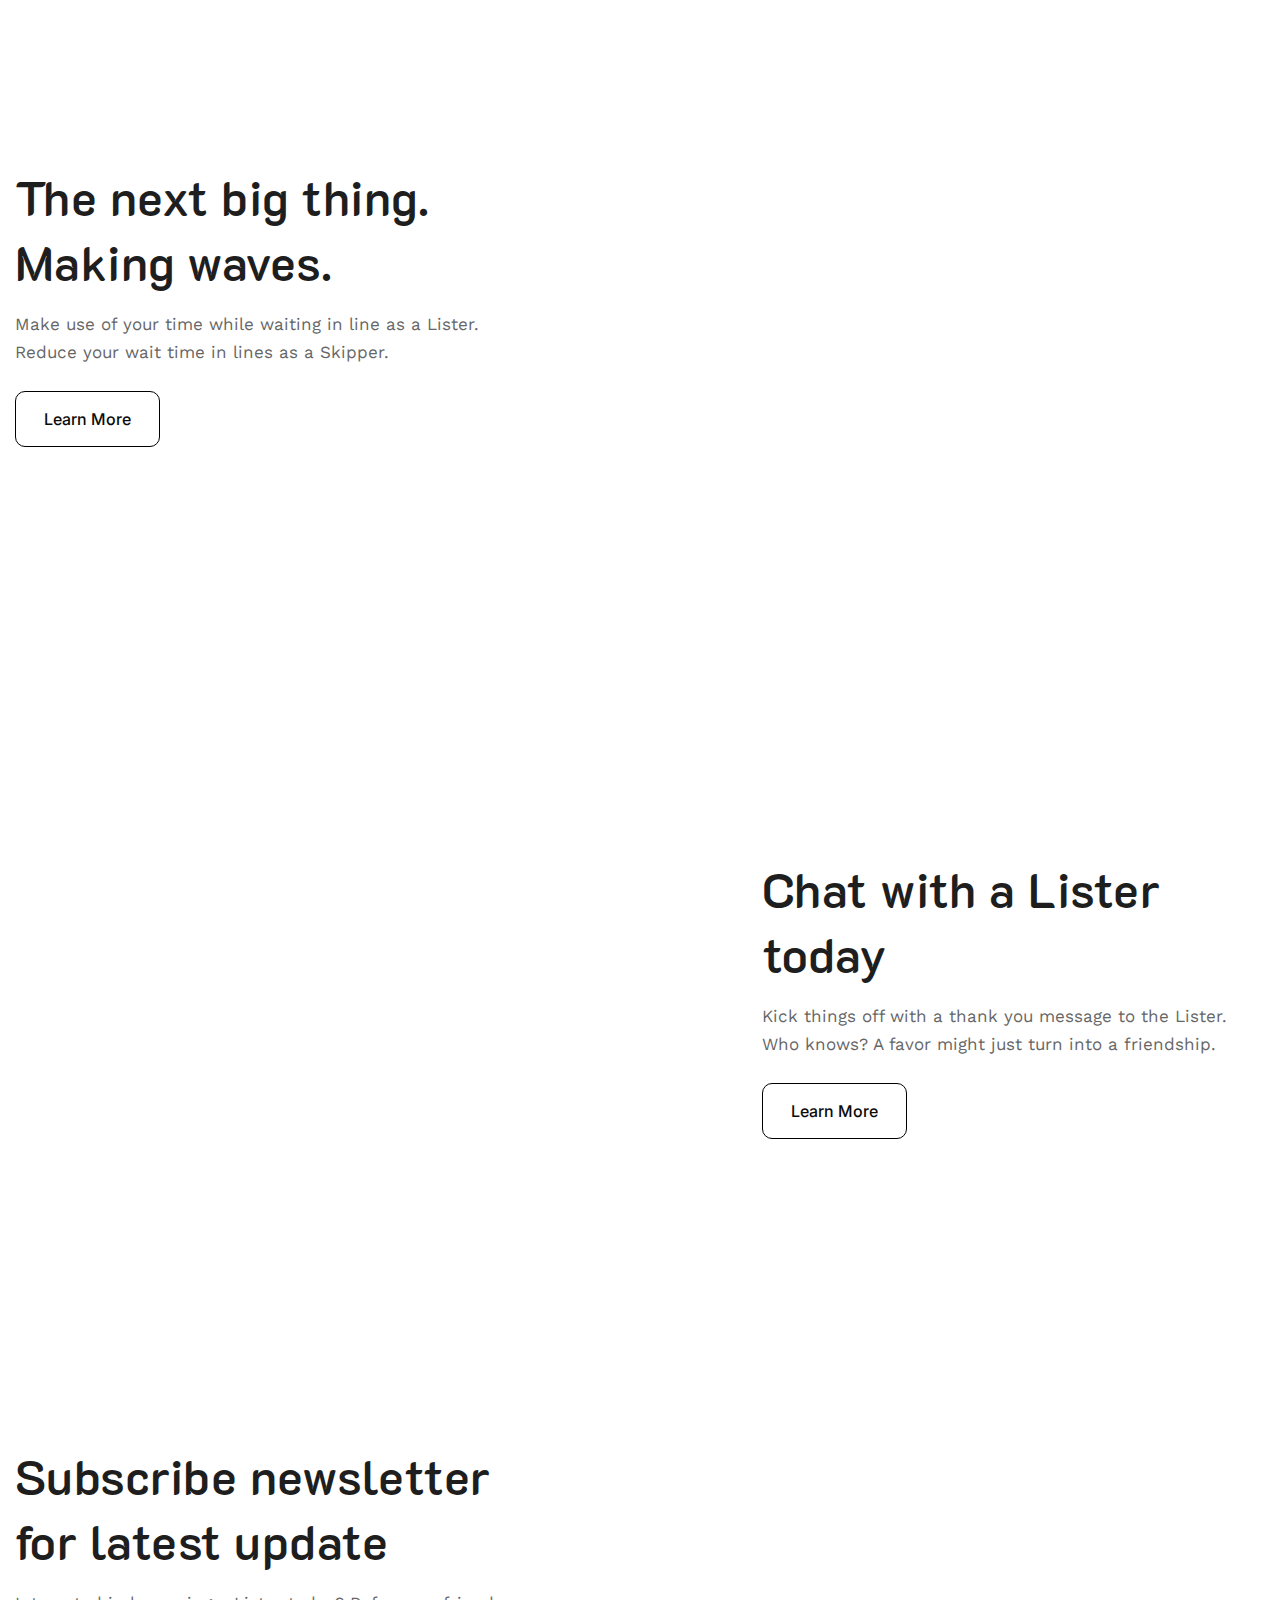
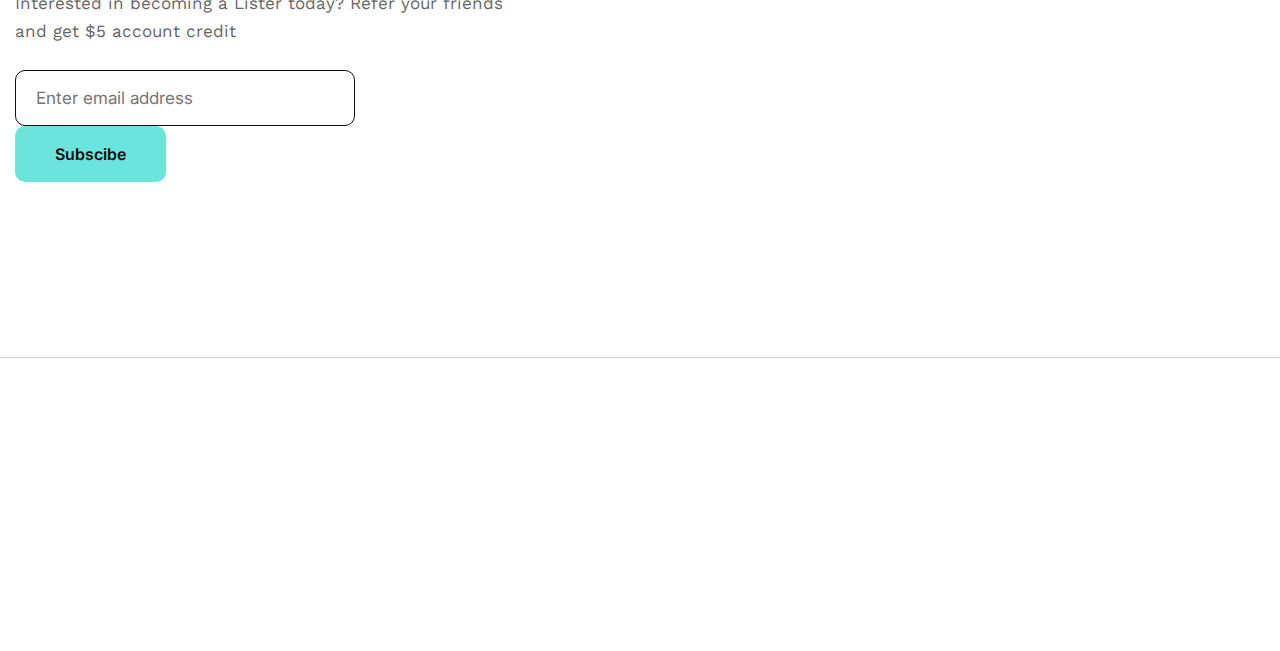
==== commit 39722e53: "renamed images folder to img" ====
--- a/index.html
+++ b/index.html
@@ -6,7 +6,7 @@
       <meta http-equiv="X-UA-Compatible" content="IE=edge">
       <meta name="viewport" content="width=device-width, initial-scale=1.0">
       <title>Skip</title>
-	  <link rel="icon" type="image/x-icon" href="images/favicon.ico">
+	  <link rel="icon" type="image/x-icon" href="img/favicon.ico">
       <link rel="stylesheet" href="css/bootstrap.min.css">
       <link href="https://fonts.googleapis.com/css2?family=K2D:ital,wght@0,100;0,200;0,300;0,400;0,500;0,600;0,700;0,800;1,100;1,200;1,300;1,400;1,500;1,600;1,700;1,800&amp;family=Poppins:ital,wght@0,100;0,200;0,300;0,400;0,500;0,600;0,700;0,800;0,900;1,600&amp;display=swap" rel="stylesheet">
       <link href="https://fonts.googleapis.com/css2?family=Poppins:ital,wght@0,100;0,200;0,300;0,400;0,500;0,600;0,700;0,800;0,900;1,100;1,200;1,300;1,400;1,500;1,600;1,700;1,800;1,900&amp;display=swap" rel="stylesheet">
@@ -21,7 +21,7 @@
             <div class="container">
                <div class="row">
                   <div class="col-12 logo">
-                     <a href="index-2.html"><img src="images/logo.png"></a>
+                     <a href="index-2.html"><img src="img/logo.png"></a>
                   </div>
                </div>
             </div>
@@ -35,12 +35,12 @@
                            <h1 class="skip-the-wait-title">COMING TO AN APP STORE NEAR YOU</h1>
                            <p class="cstm-contrary-ttl">Shorten your wait times anywhere with Skip</p>
                            <p class="cstm-download-title">Download available soon on the</p>
-                           <a href="#" class="cstm-btn cstm-store"><img src="images/apple.png">App store</a>
-                           <a href="#" class="cstm-btn cstm-store mr-3"><img src="images/play-store.png">Play store</a>
+                           <a href="#" class="cstm-btn cstm-store"><img src="img/apple.png">App store</a>
+                           <a href="#" class="cstm-btn cstm-store mr-3"><img src="img/play-store.png">Play store</a>
                         </div>
                         <div  class="col-xl-7 col-12 text-right cstm-skip-img">
 						  <div id="imgbanner">
-                           <img src="images/banner-image.png" class="slide-right"> 
+                           <img src="img/banner-image.png" class="slide-right"> 
 						  </div> 
                         </div>
                      </div>
@@ -58,7 +58,7 @@
                            <p >Reserve your place in line with a Lister. Simply request to be listed and we'll take it from there. Sign up as a Skipper today! </p>
                         </div>
                         <div class="col-xl-7 col-12 text-right cstm-just-img ">
-                           <img src="images/landing-img1.png" class="js-scroll slide-right"> 
+                           <img src="img/landing-img1.png" class="js-scroll slide-right"> 
                         </div>
                      </div>
                   </div>
@@ -75,22 +75,22 @@
                </div>
                <div class="row cstm-which-box">
                   <div class="col-xl-3 col-md-6 col-12">
-                     <p><img src="images/category-1.png" class="js-scroll fade-in"></p>
+                     <p><img src="img/category-1.png" class="js-scroll fade-in"></p>
                      <h4>Two-sided C2C marketplace</h4>
                      <p>Choose to be a Skipper or Lister</p>
                   </div>
                   <div class="col-xl-3 col-md-6 col-12">
-                     <p><img src="images/category-2.png" class="js-scroll fade-in"></p>
+                     <p><img src="img/category-2.png" class="js-scroll fade-in"></p>
                      <h4>Easy map filter by categories</h4>
                      <p>Restaurants, conncession stands, venue events, theme parks... and more to come! </p>
                   </div>
                   <div class="col-xl-3 col-md-6 col-12">
-                     <p><img src="images/category-3.png" class="js-scroll fade-in"></p>
+                     <p><img src="img/category-3.png" class="js-scroll fade-in"></p>
                      <h4>Secure payment method</h4>
                      <p>Transactions are quick and safe. FDIC insured. </p>
                   </div>
                   <div class="col-xl-3 col-md-6 col-12">
-                     <p><img src="images/category-4.png" class="js-scroll fade-in"></p>
+                     <p><img src="img/category-4.png" class="js-scroll fade-in"></p>
                      <h4>Chat sytem for Skipper and Lister</h4>
                      <p>Send messages to let Listers know you are on the way!</p>
                   </div>
@@ -103,7 +103,7 @@
                   <div class="col-12">
                      <div class="row align-items-center">
                         <div class="col-xl-7 col-12 cstm-skippers-img">
-                           <img src="images/landing-img2.png" class="js-scroll slide-left"> 
+                           <img src="img/landing-img2.png" class="js-scroll slide-left"> 
                         </div>
                         <div class="col-xl-5 col-12">
                            <h2>Maps feature showing all skippable venue drop pins</h2>
@@ -126,7 +126,7 @@
                            <a href="#" class="cstm-btn">Learn More</a>
                         </div>
                         <div class="col-xl-7 col-12 text-right cstm-lister-img">
-                           <img src="images/landing-img3.png" class="js-scroll slide-right"> 
+                           <img src="img/landing-img3.png" class="js-scroll slide-right"> 
                         </div>
                      </div>
                   </div>
@@ -139,7 +139,7 @@
                   <div class="col-12">
                      <div class="row align-items-center">
                         <div class="col-xl-7 col-12 cstm-advanced-img">
-                           <img src="images/landing-img4.png" class="js-scroll slide-left">  
+                           <img src="img/landing-img4.png" class="js-scroll slide-left">  
                         </div>
                         <div class="col-xl-5 col-12">
                            <h2>Chat with a Lister today </h2>
@@ -165,7 +165,7 @@
                             </form>
                         </div>
                         <div class="col-xl-7 col-12 text-right cstm-subscribe-img">
-                           <img src="images/landing-img5.png" class="js-scroll slide-right"> 
+                           <img src="img/landing-img5.png" class="js-scroll slide-right"> 
                         </div>
                      </div>
                   </div>
@@ -178,21 +178,21 @@
                     <div class=" col-12">
                         <div class="row ">
                             <div class="col-xl-5 col-12 cstm-animation1 js-scroll fade-in-bottom"> 
-                                <a href="index-2.html"><img src="images/logo.png" class="footer-logo"></a>
+                                <a href="index-2.html"><img src="img/logo.png" class="footer-logo"></a>
                                 <p class="footer-about-text">Don't waste time, skip the lines today! </p>
                                 <span class="copyright">Copyrights© 2022. All Rights Reserved by Skip</span>
                             </div>
                             <div class="col-xl-4 col-12 cstm-footer-col2 cstm-animation2 js-scroll fade-in-bottom">
                                 <h4>Contact  us on</h4>
                                 <div class="footer-contact">
-                                     <img src="images/gmail.png">
+                                     <img src="img/gmail.png">
 									  <div class="footer-contact-in">
                                       <span class="footer-contact-title">Email address</span>
                                       <span class="footer-contact-sub"><a href="mailto:support@skipapp.com">support@skipapp.com</a></span>
 									 </div>
                                 </div>
 								 <div class="footer-contact">
-                                     <img src="images/phone.png">
+                                     <img src="img/phone.png">
 									  <div class="footer-contact-in">
                                       <span class="footer-contact-title">Phone number</span>
                                       <span class="footer-contact-sub"> <a href="phone:+TBD">TBD</a></span>
--- a/css/style.css
+++ b/css/style.css
@@ -207,7 +207,7 @@
 }
 
 .skip-the-wait {
-	background-image: url(../images/skip-banner.png);
+	background-image: url(../img/skip-banner.png);
 	background-repeat: no-repeat;
 	padding-bottom: 180px;
 	background-position: center bottom;
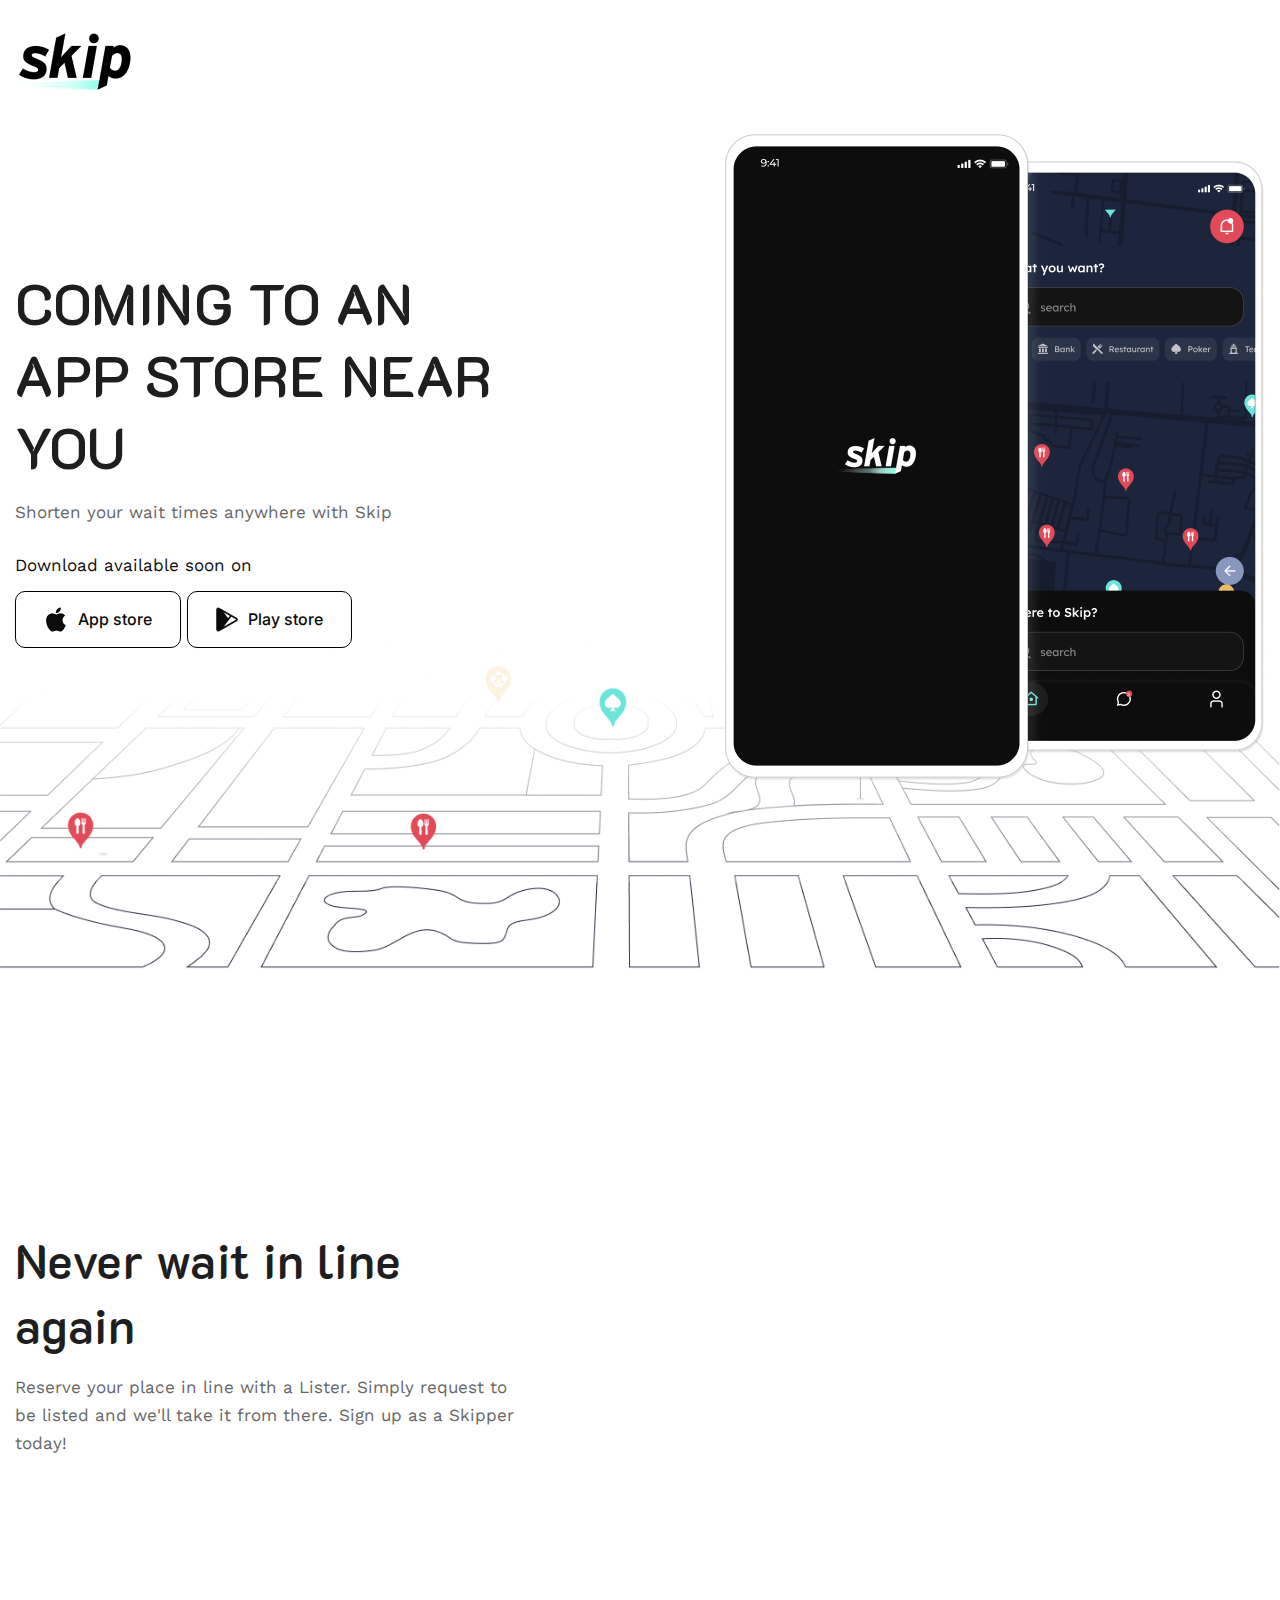
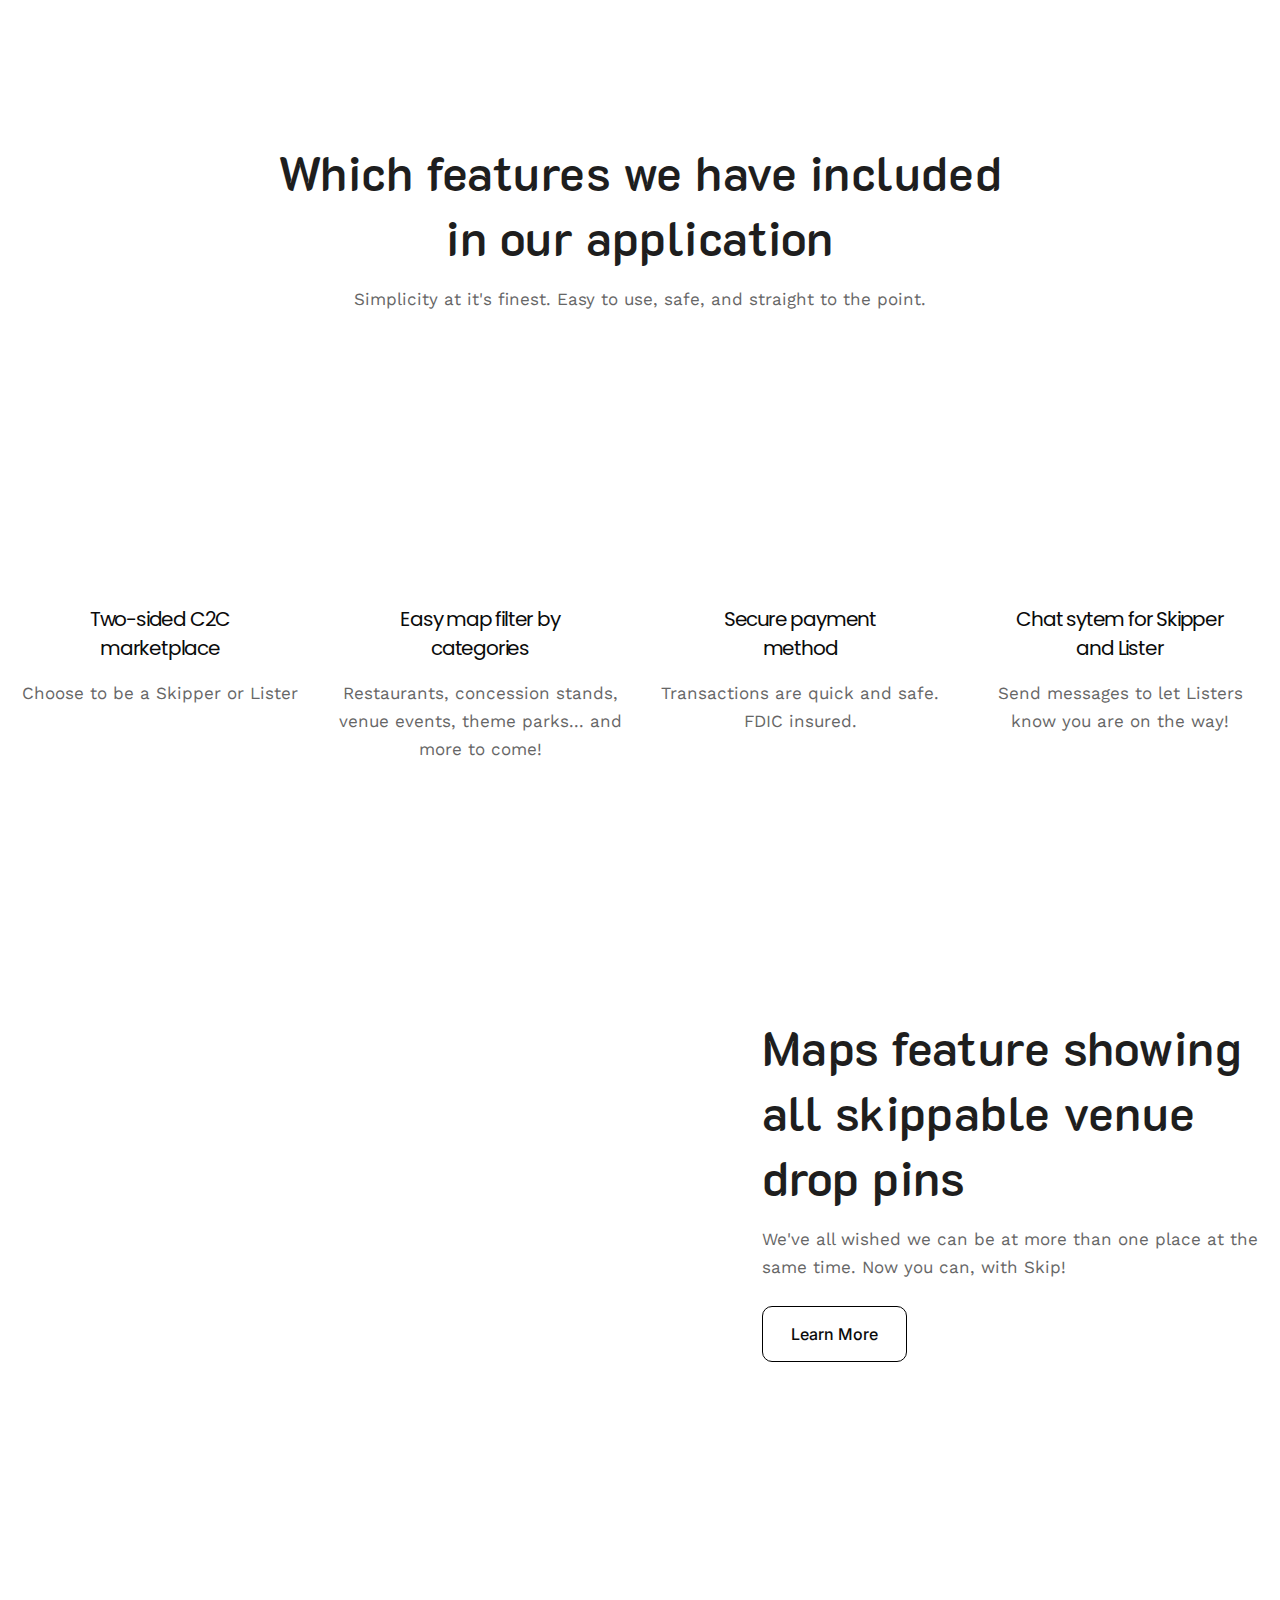
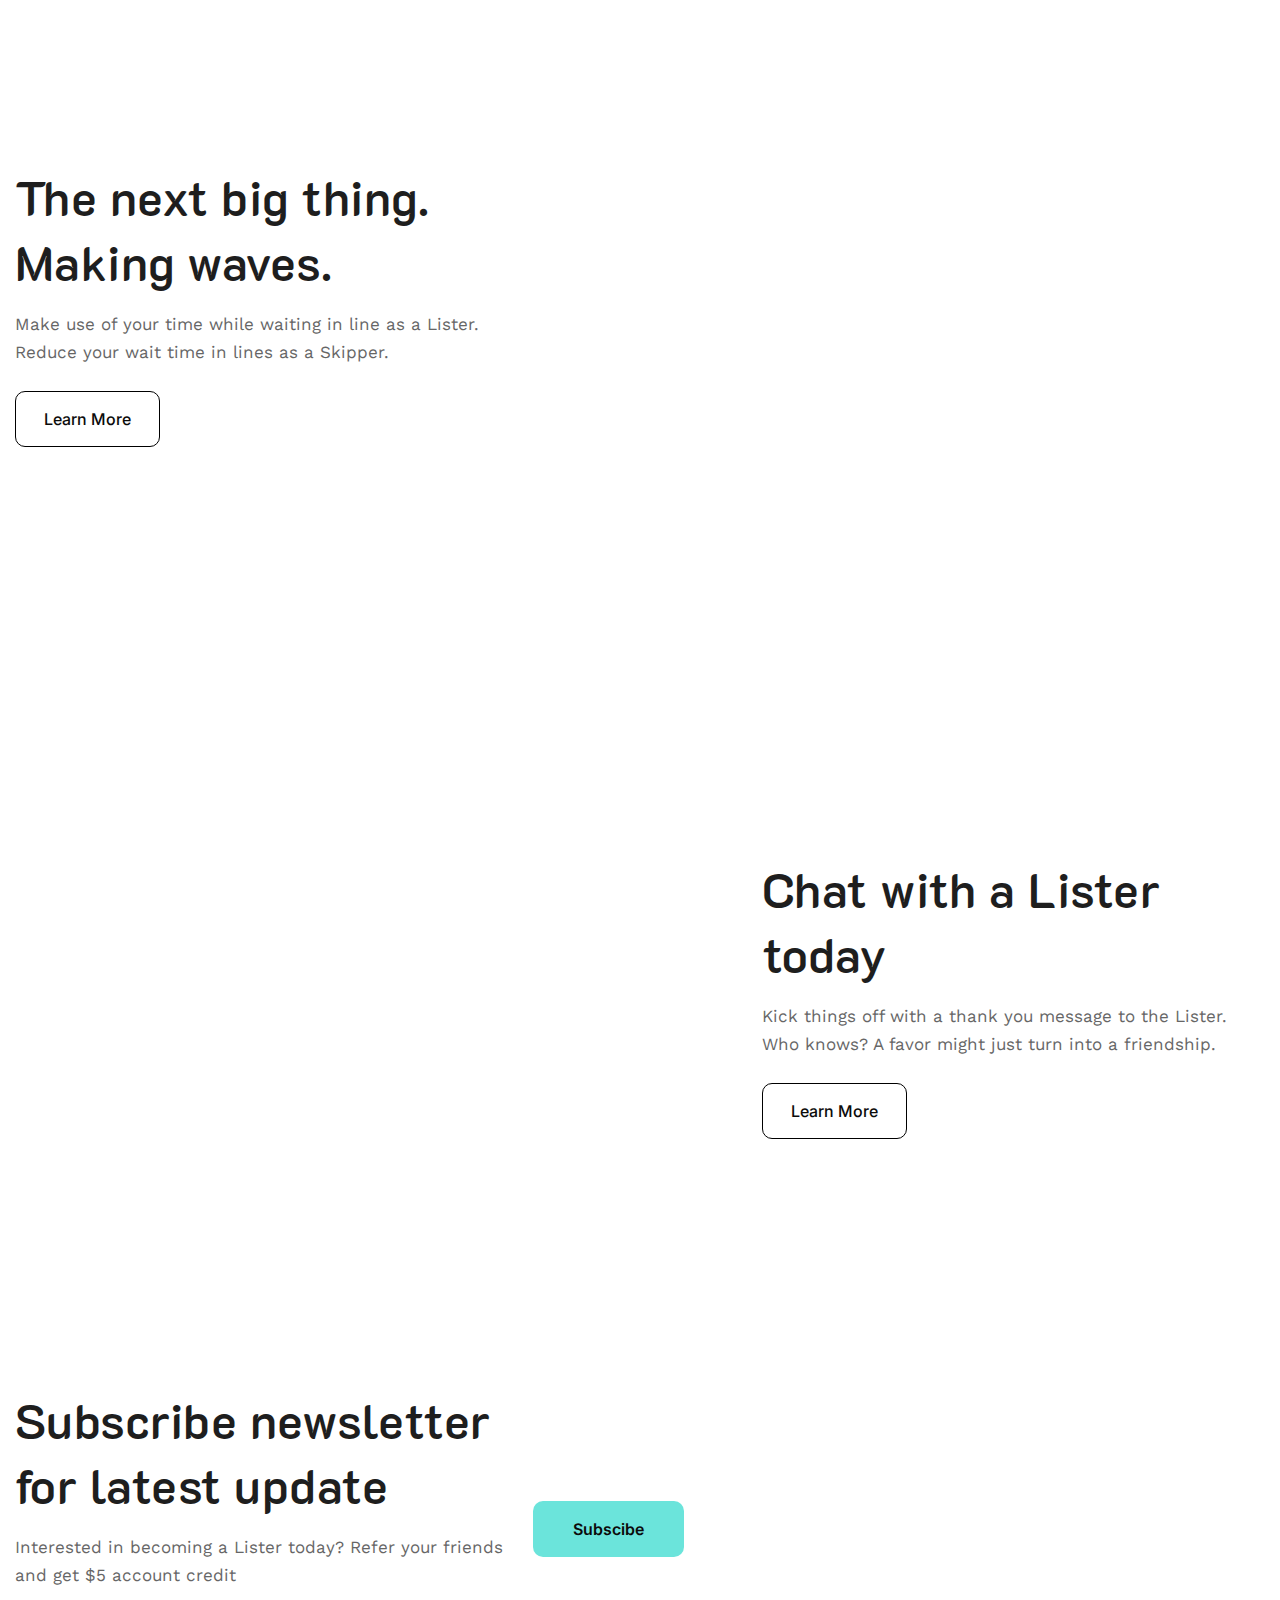
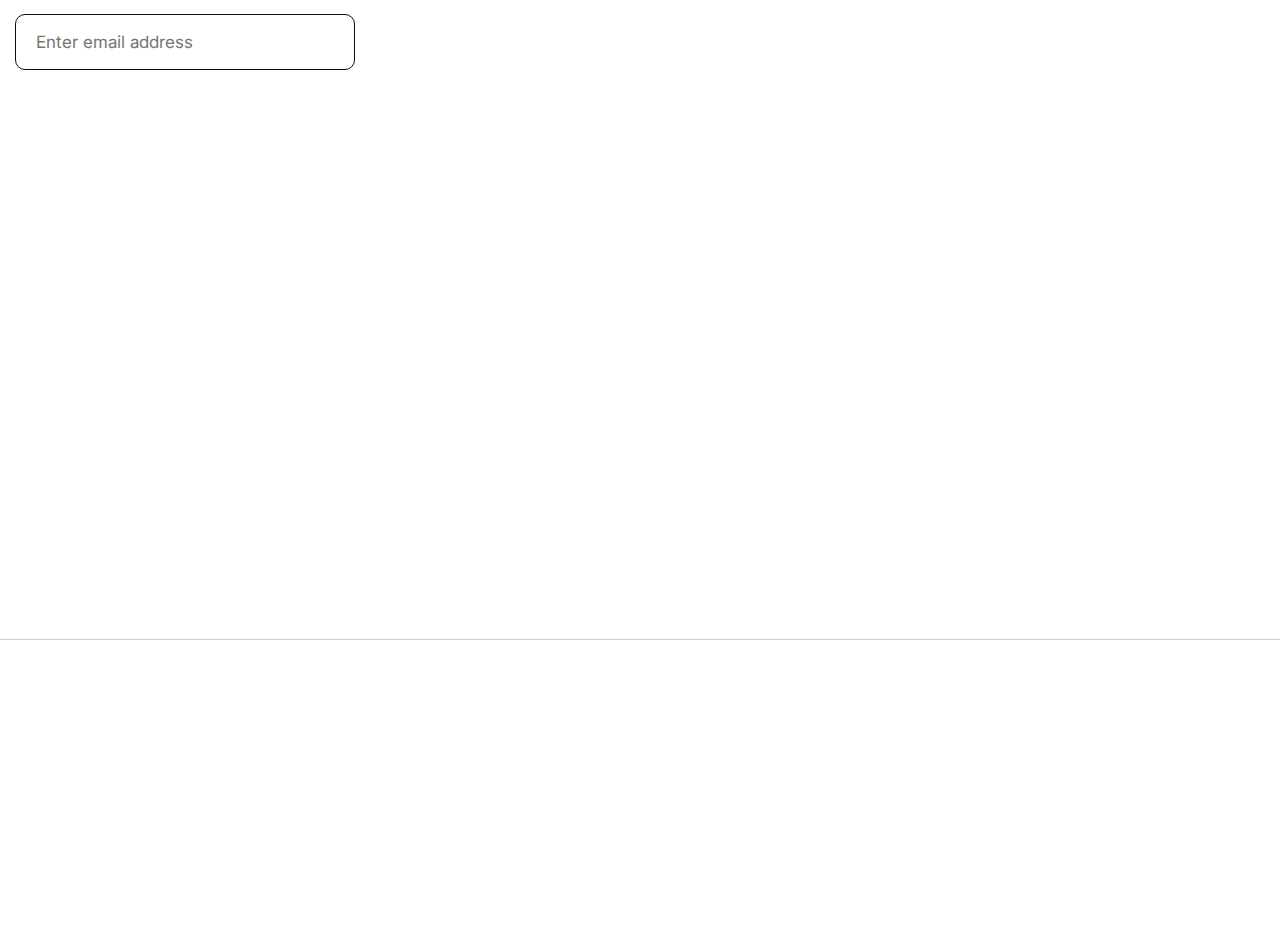
==== commit 0ad90676: "Update index.html" ====
--- a/index.html
+++ b/index.html
@@ -34,7 +34,7 @@
                         <div class="col-xl-5 col-12 fade-up">
                            <h1 class="skip-the-wait-title">COMING TO AN APP STORE NEAR YOU</h1>
                            <p class="cstm-contrary-ttl">Shorten your wait times anywhere with Skip</p>
-                           <p class="cstm-download-title">Download available soon on the</p>
+                           <p class="cstm-download-title">Download available soon on</p>
                            <a href="#" class="cstm-btn cstm-store"><img src="img/apple.png">App store</a>
                            <a href="#" class="cstm-btn cstm-store mr-3"><img src="img/play-store.png">Play store</a>
                         </div>
@@ -82,7 +82,7 @@
                   <div class="col-xl-3 col-md-6 col-12">
                      <p><img src="img/category-2.png" class="js-scroll fade-in"></p>
                      <h4>Easy map filter by categories</h4>
-                     <p>Restaurants, conncession stands, venue events, theme parks... and more to come! </p>
+                     <p>Restaurants, concession stands, venue events, theme parks... and more to come! </p>
                   </div>
                   <div class="col-xl-3 col-md-6 col-12">
                      <p><img src="img/category-3.png" class="js-scroll fade-in"></p>
@@ -161,6 +161,7 @@
                            <p>Interested in becoming a Lister today? Refer your friends and get $5 account credit </p>
                            <form class="cstm-subscribe">
                                 <input type="text" class="subscibe-input" placeholder="Enter email address">
+				</div>
                                 <button class="subscibe-btn">Subscibe</button>
                             </form>
                         </div>
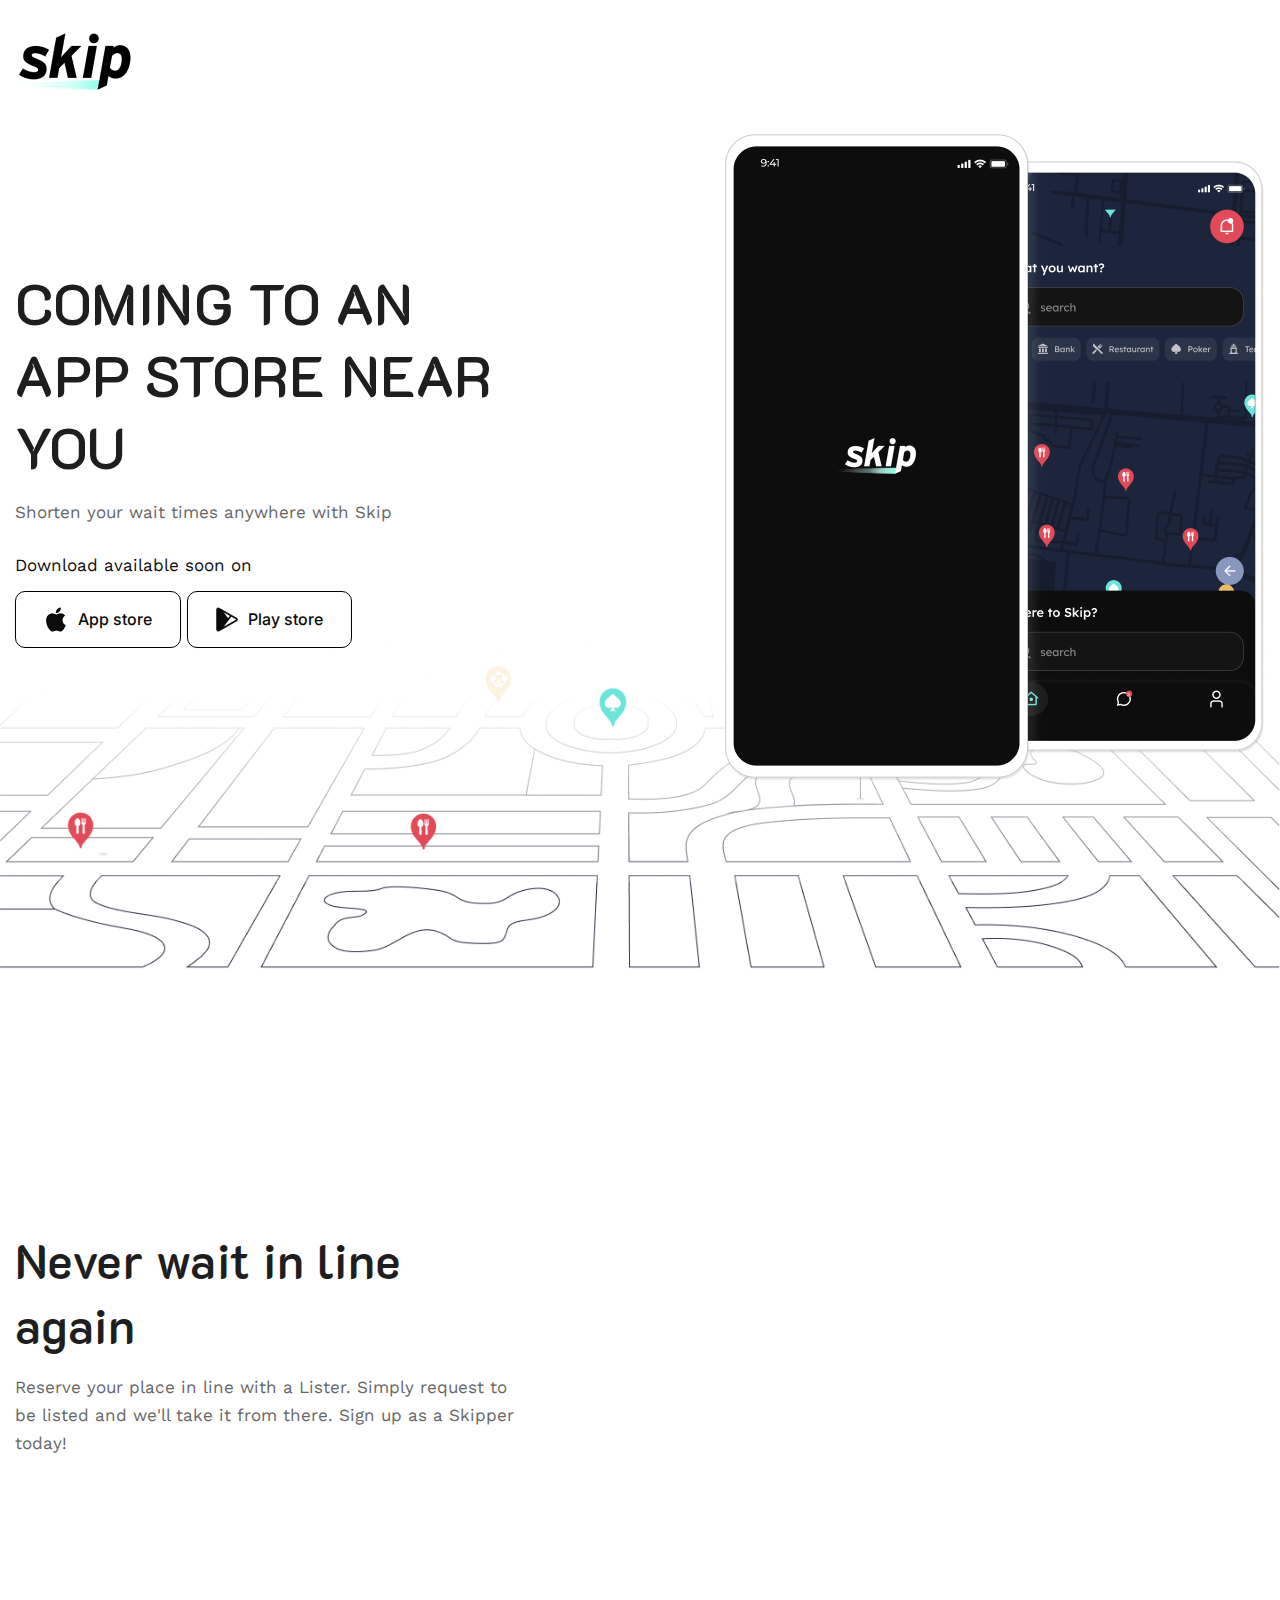
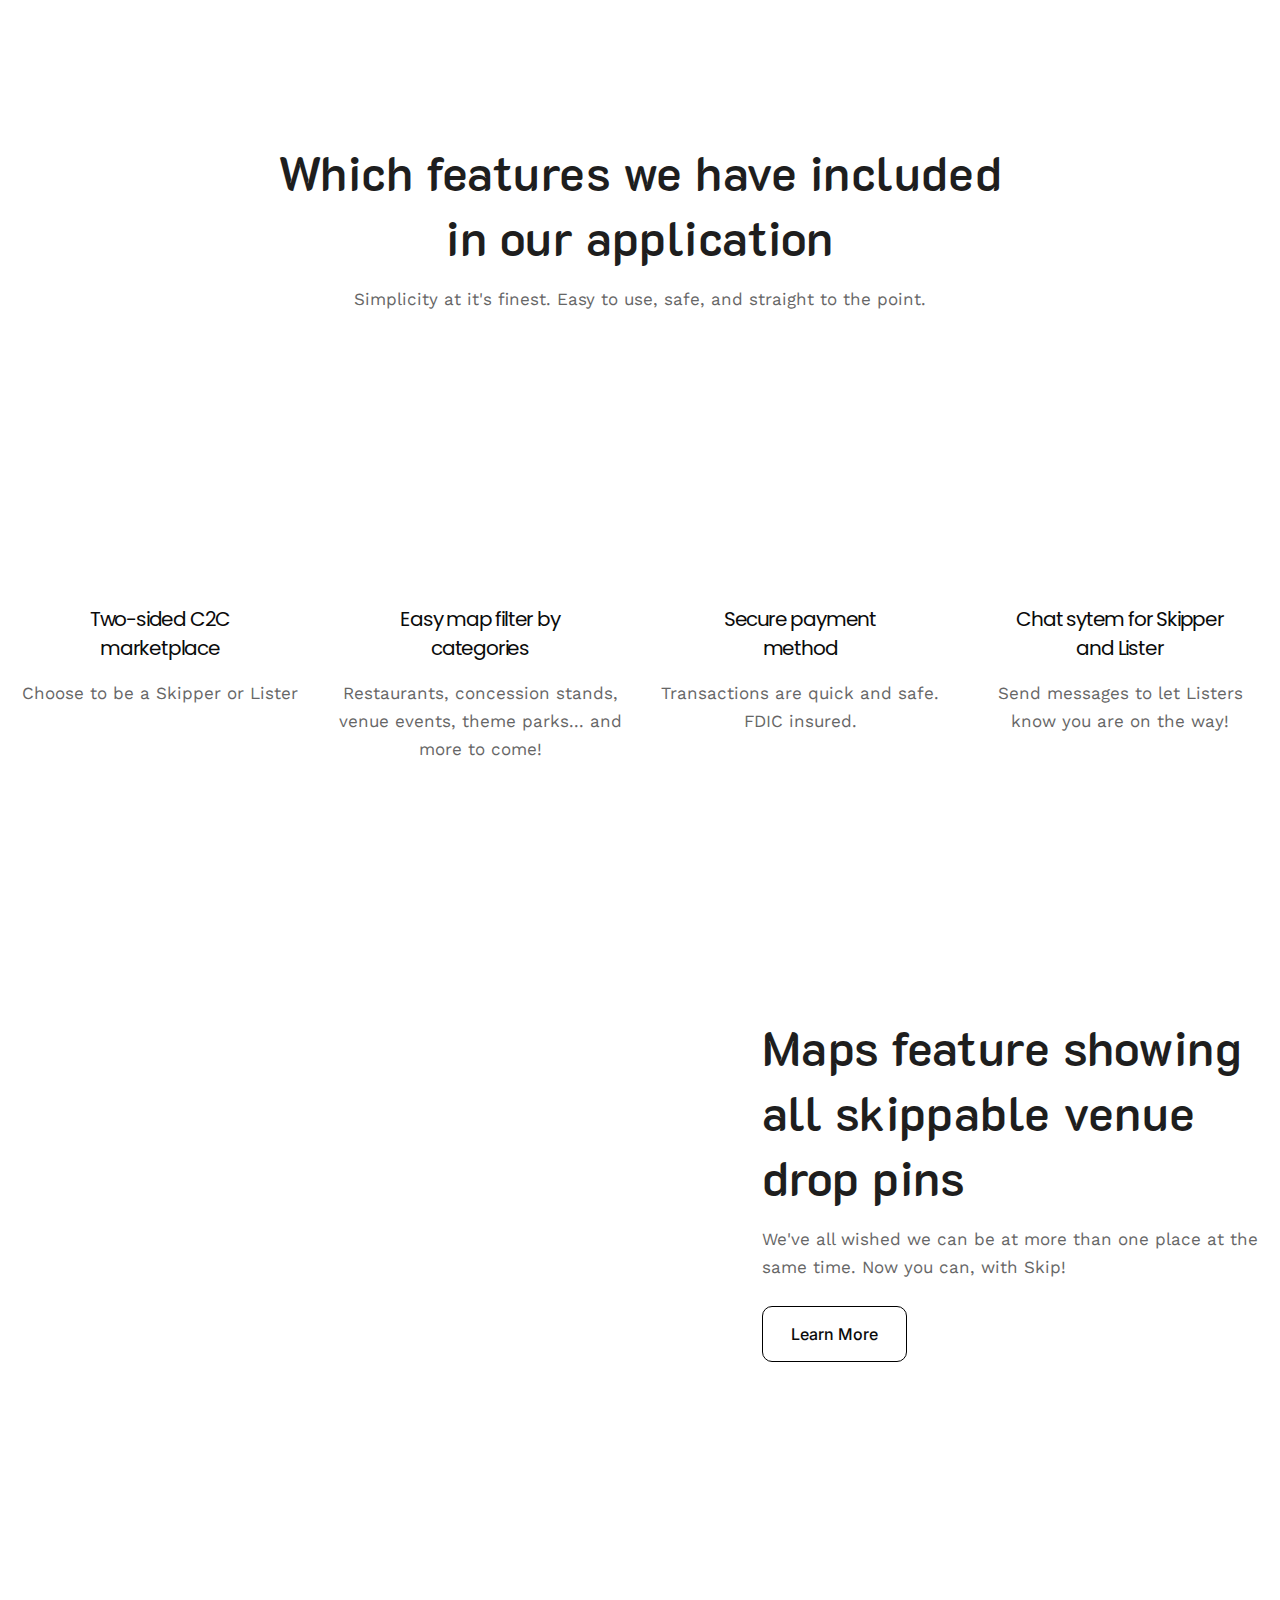
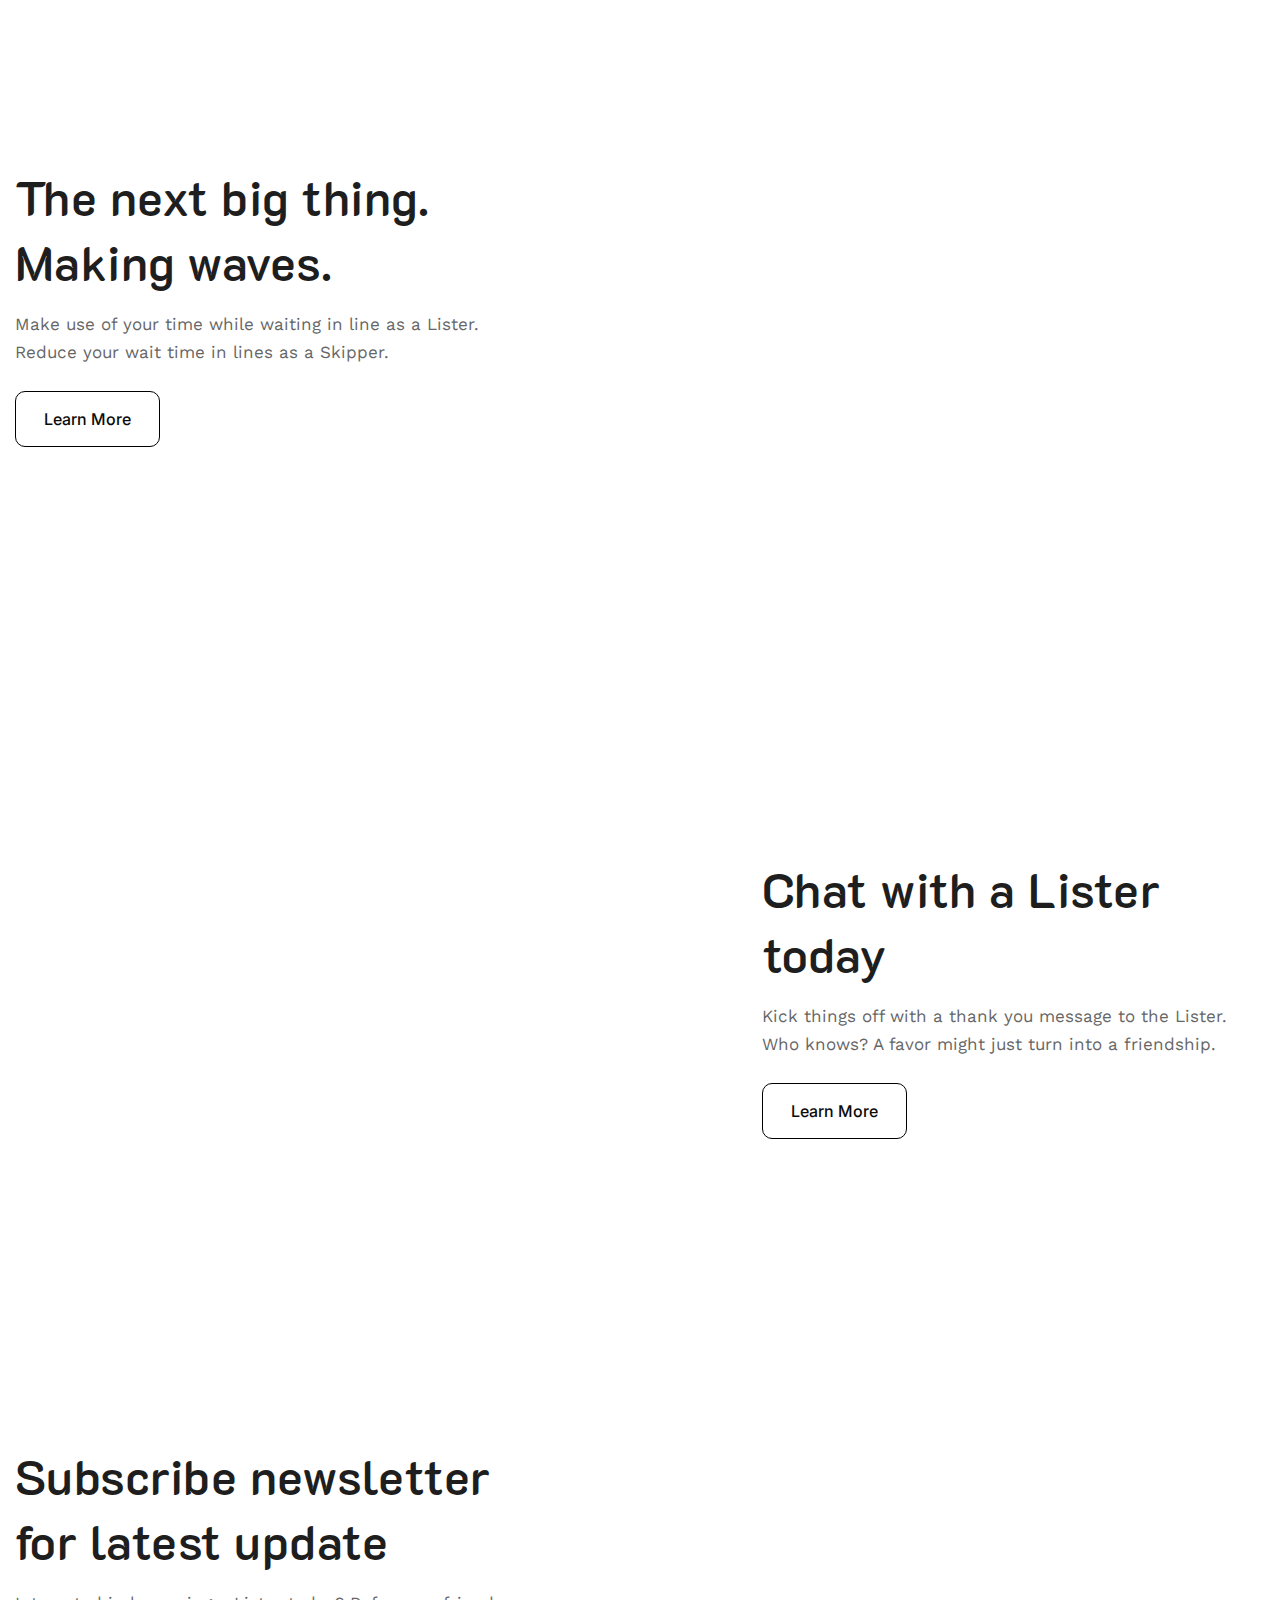
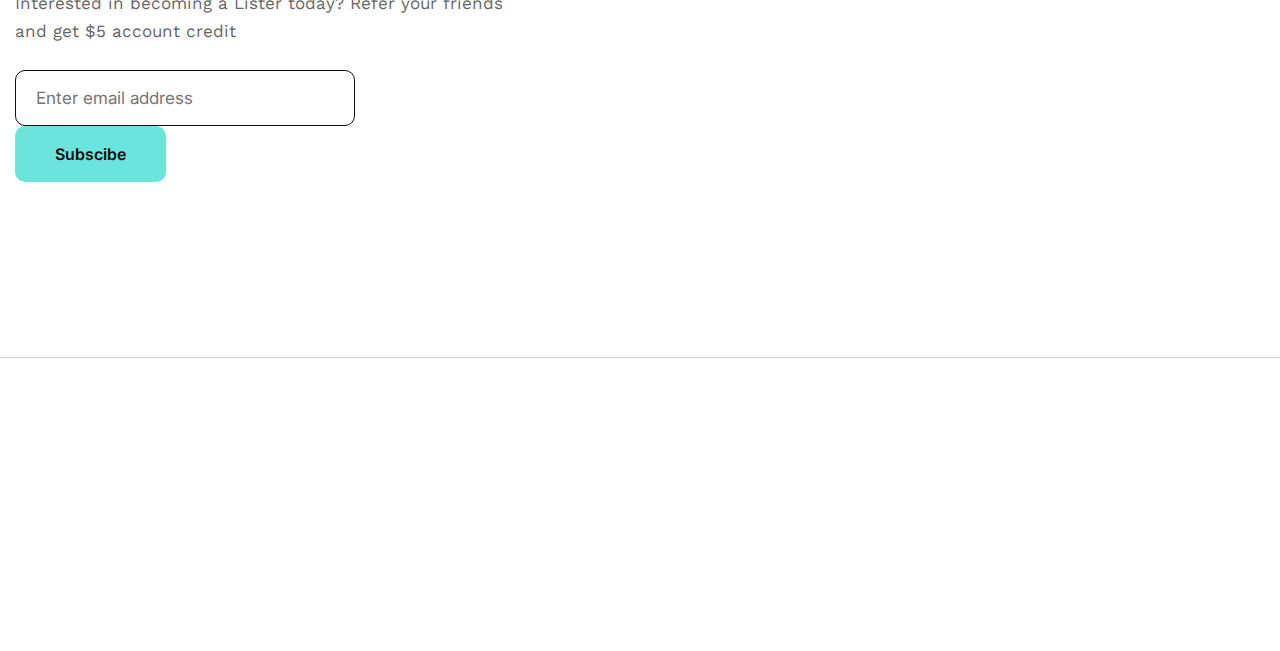
==== commit b9c742ce: "Update index.html" ====
--- a/index.html
+++ b/index.html
@@ -161,7 +161,6 @@
                            <p>Interested in becoming a Lister today? Refer your friends and get $5 account credit </p>
                            <form class="cstm-subscribe">
                                 <input type="text" class="subscibe-input" placeholder="Enter email address">
-				</div>
                                 <button class="subscibe-btn">Subscibe</button>
                             </form>
                         </div>
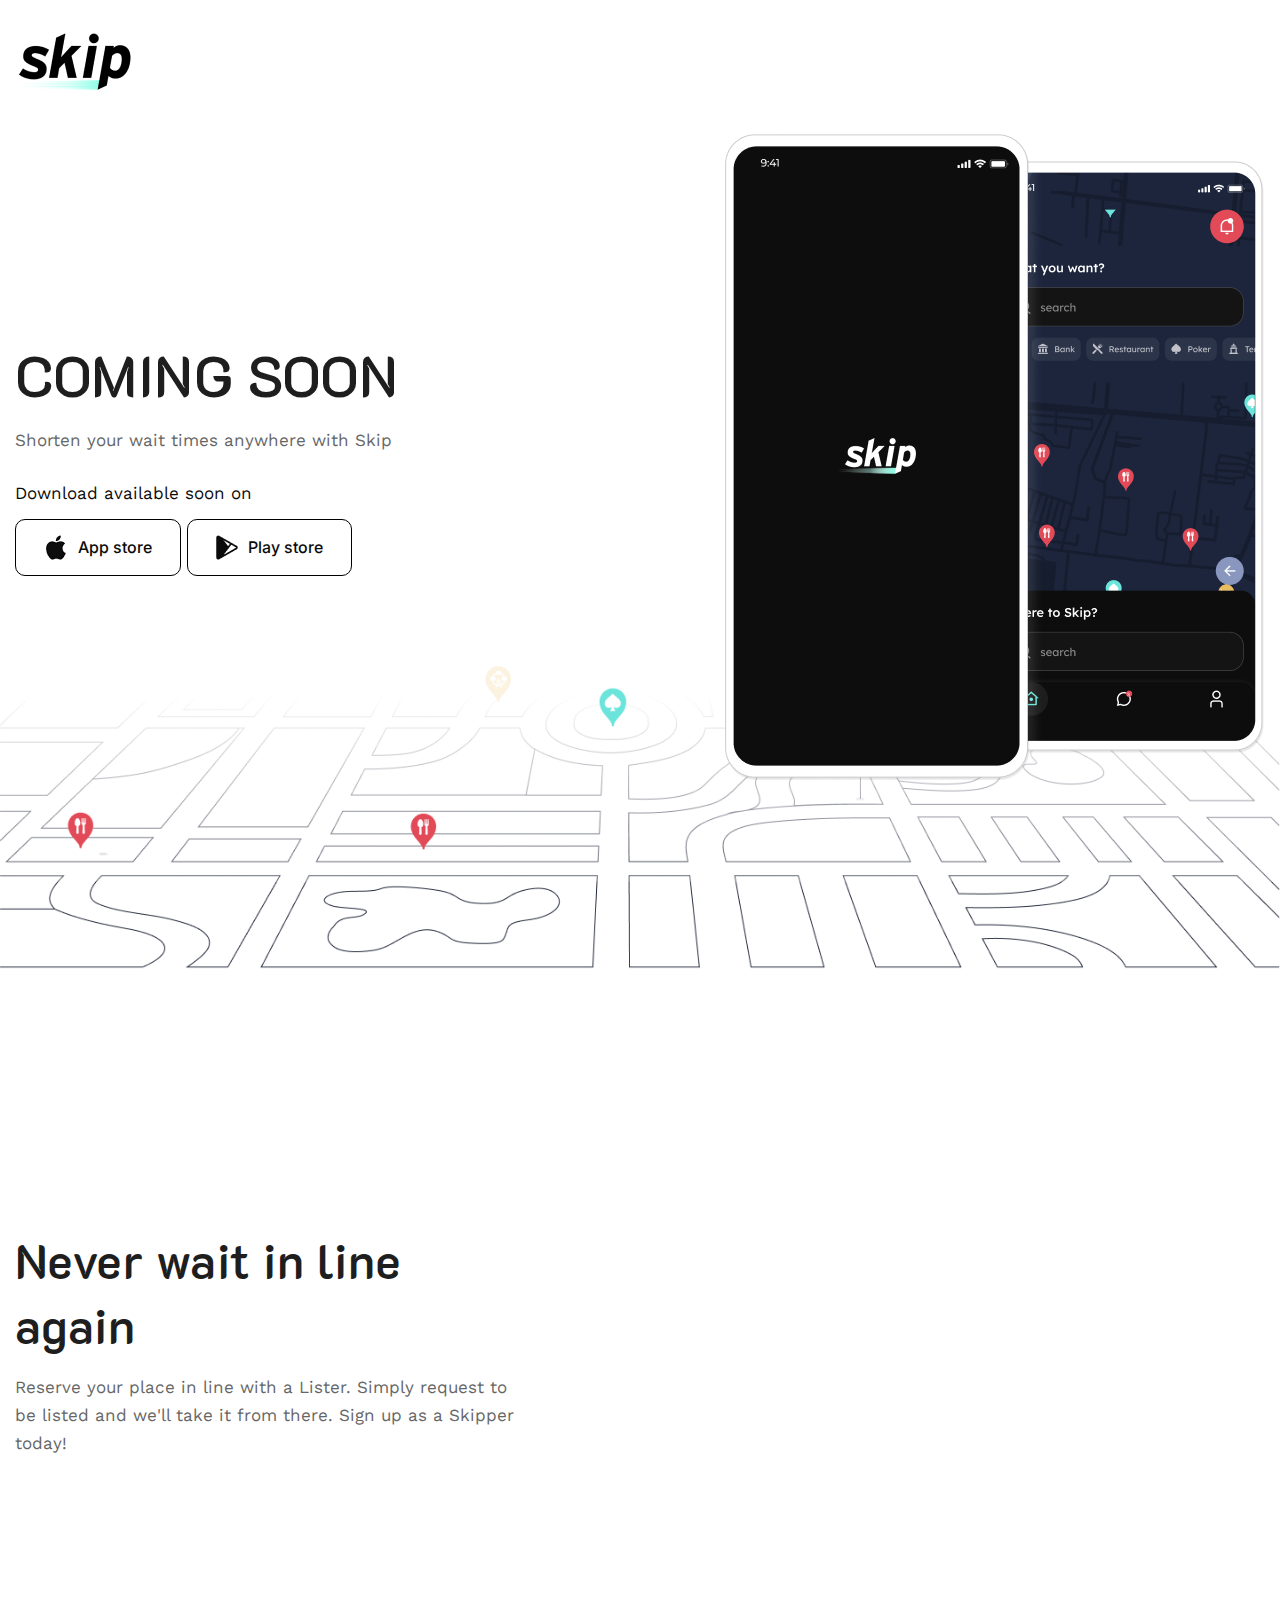
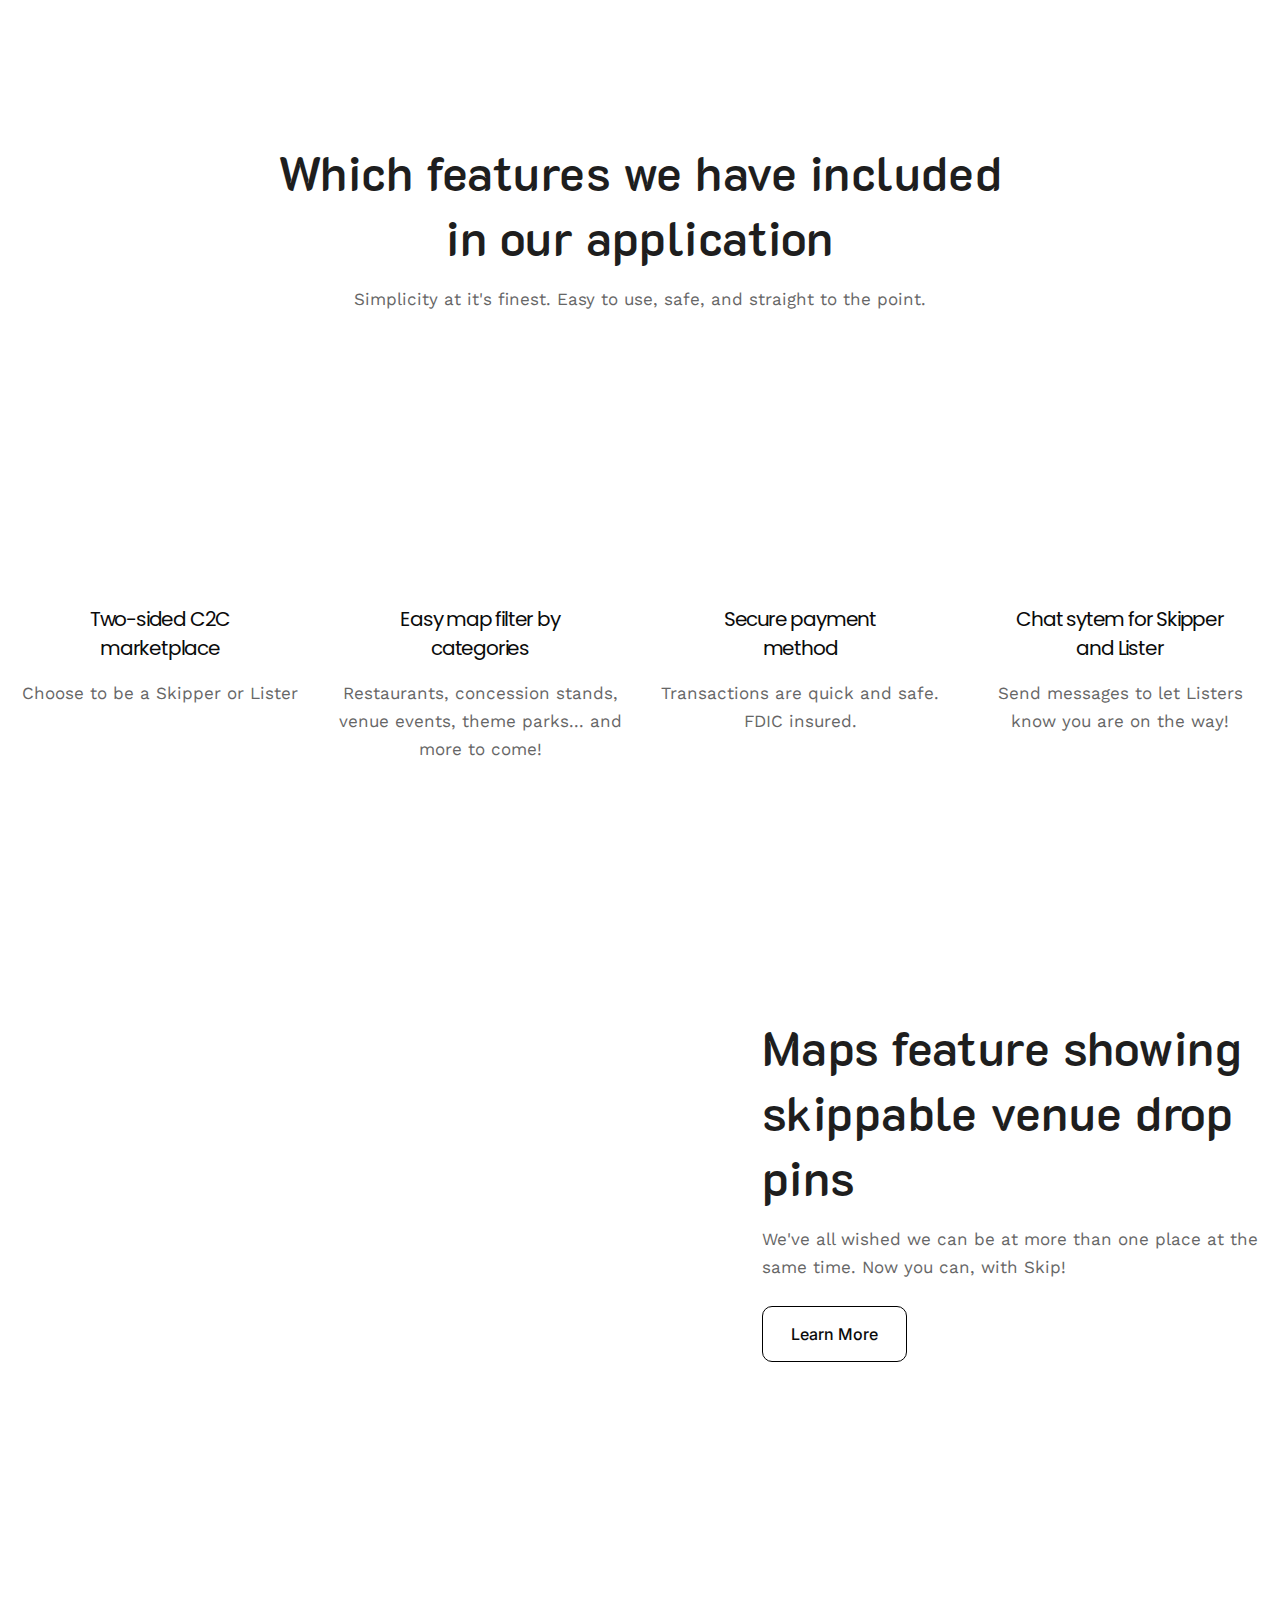
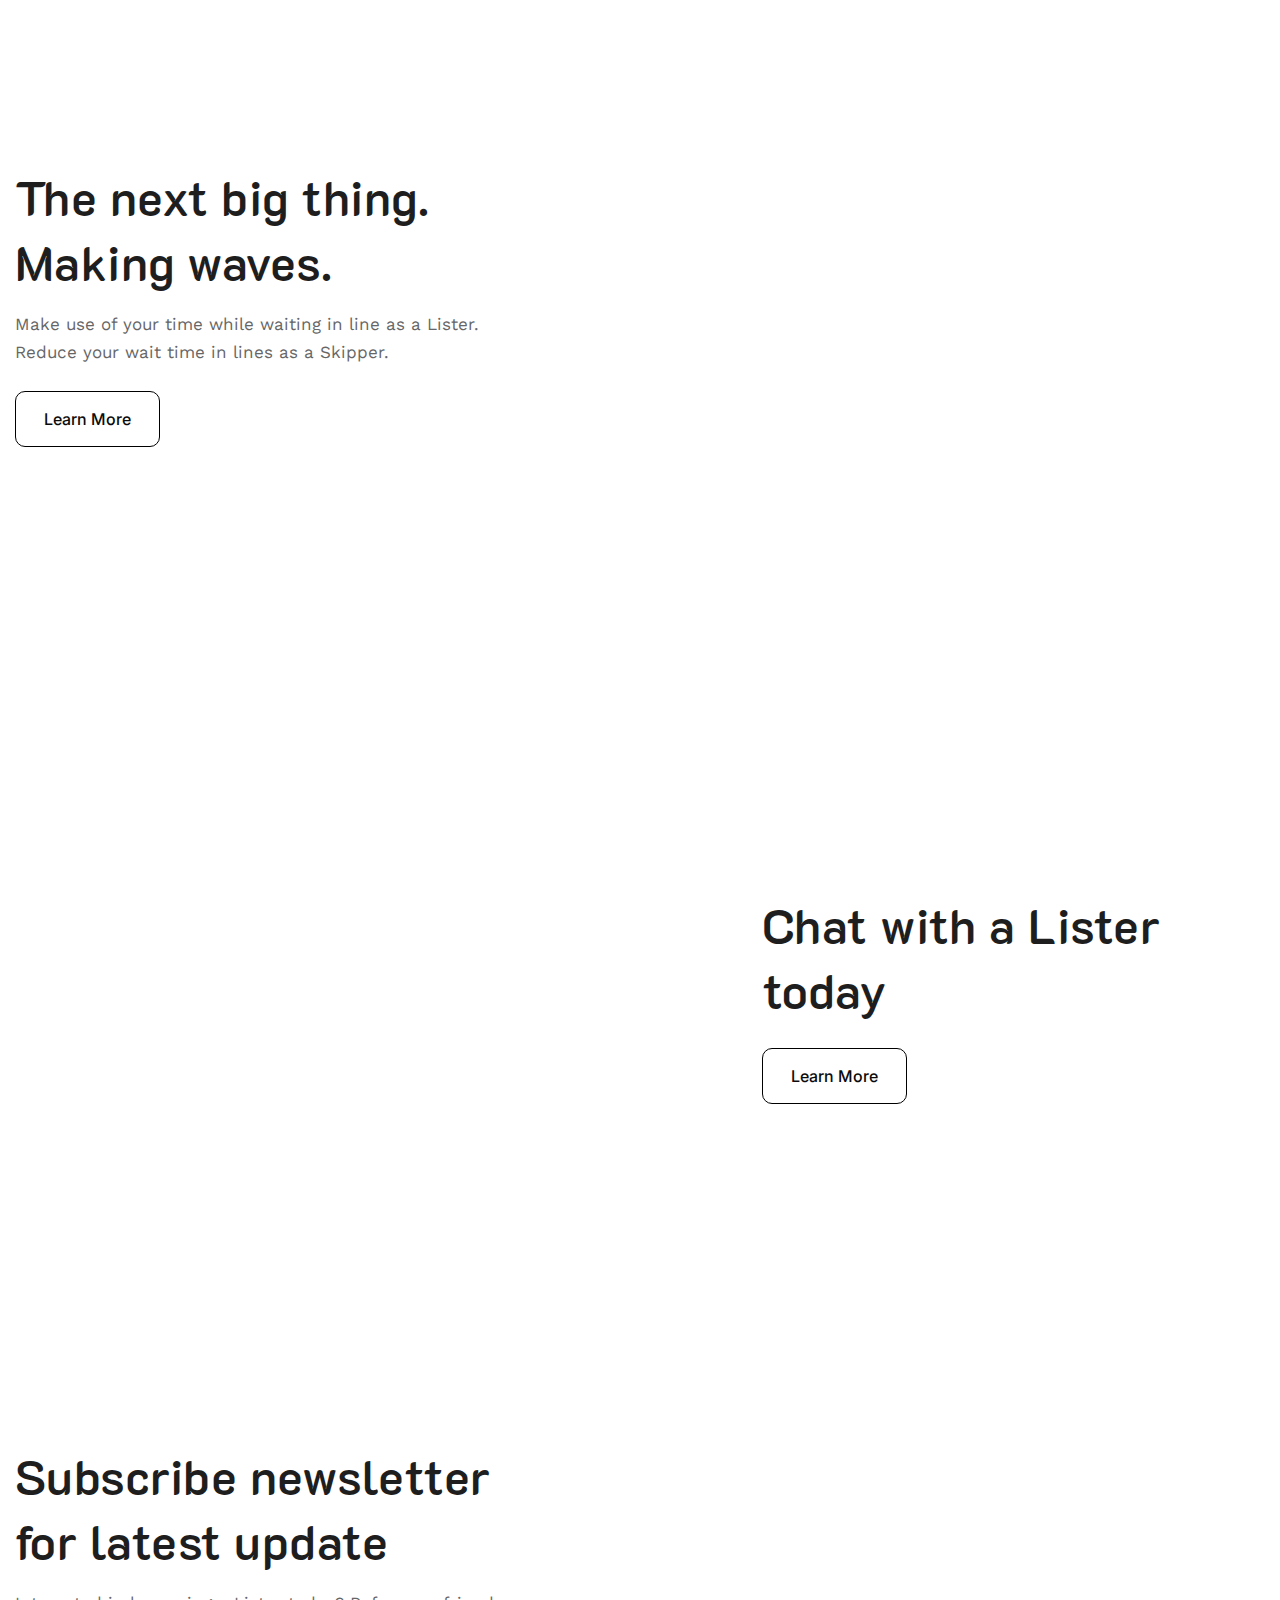
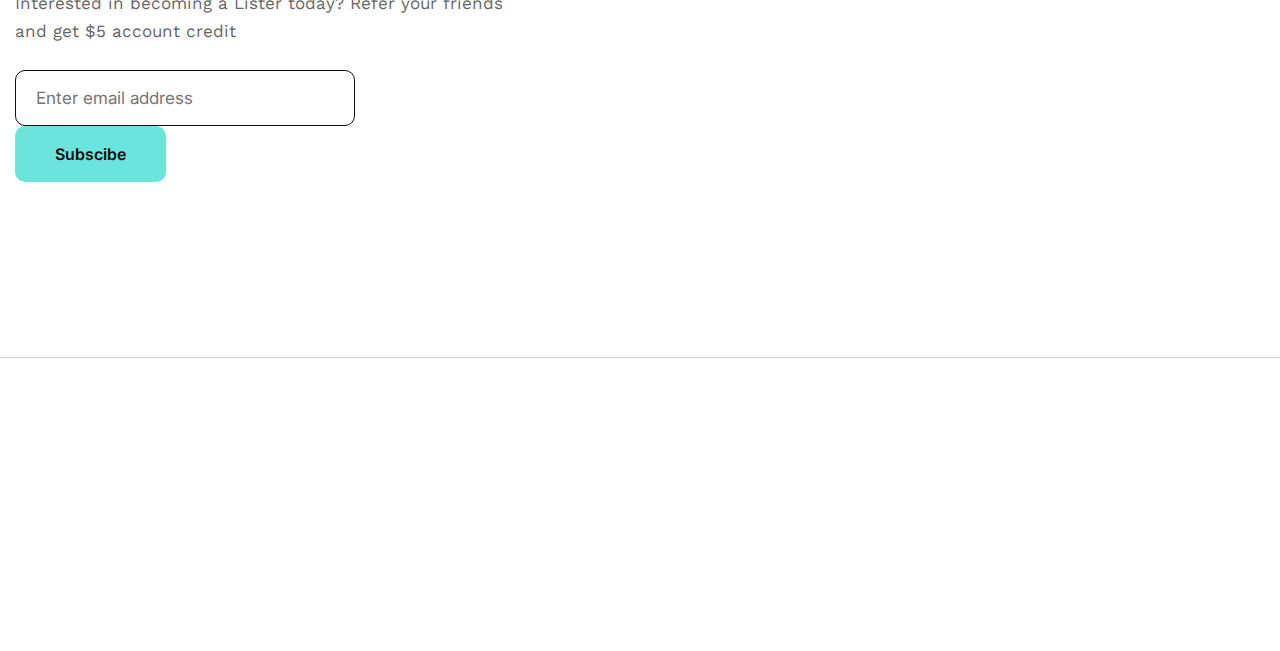
==== commit cceb7c4c: "Update index.html" ====
--- a/index.html
+++ b/index.html
@@ -32,7 +32,7 @@
                   <div class="col-12">
                      <div class="row align-items-center cstm-banner-mn">
                         <div class="col-xl-5 col-12 fade-up">
-                           <h1 class="skip-the-wait-title">COMING TO AN APP STORE NEAR YOU</h1>
+                           <h1 class="skip-the-wait-title">COMING SOON</h1>
                            <p class="cstm-contrary-ttl">Shorten your wait times anywhere with Skip</p>
                            <p class="cstm-download-title">Download available soon on</p>
                            <a href="#" class="cstm-btn cstm-store"><img src="img/apple.png">App store</a>
@@ -106,7 +106,7 @@
                            <img src="img/landing-img2.png" class="js-scroll slide-left"> 
                         </div>
                         <div class="col-xl-5 col-12">
-                           <h2>Maps feature showing all skippable venue drop pins</h2>
+                           <h2>Maps feature showing skippable venue drop pins</h2>
                            <p>We've all wished we can be at more than one place at the same time. Now you can, with Skip! </p>
                            <a href="#" class="cstm-btn">Learn More</a>
                         </div>
@@ -143,7 +143,7 @@
                         </div>
                         <div class="col-xl-5 col-12">
                            <h2>Chat with a Lister today </h2>
-                           <p>Kick things off with a thank you message to the Lister. Who knows? A favor might just turn into a friendship. </p>
+                           <p> </p>
                            <a href="#" class="cstm-btn">Learn More</a>
                         </div>
                      </div>
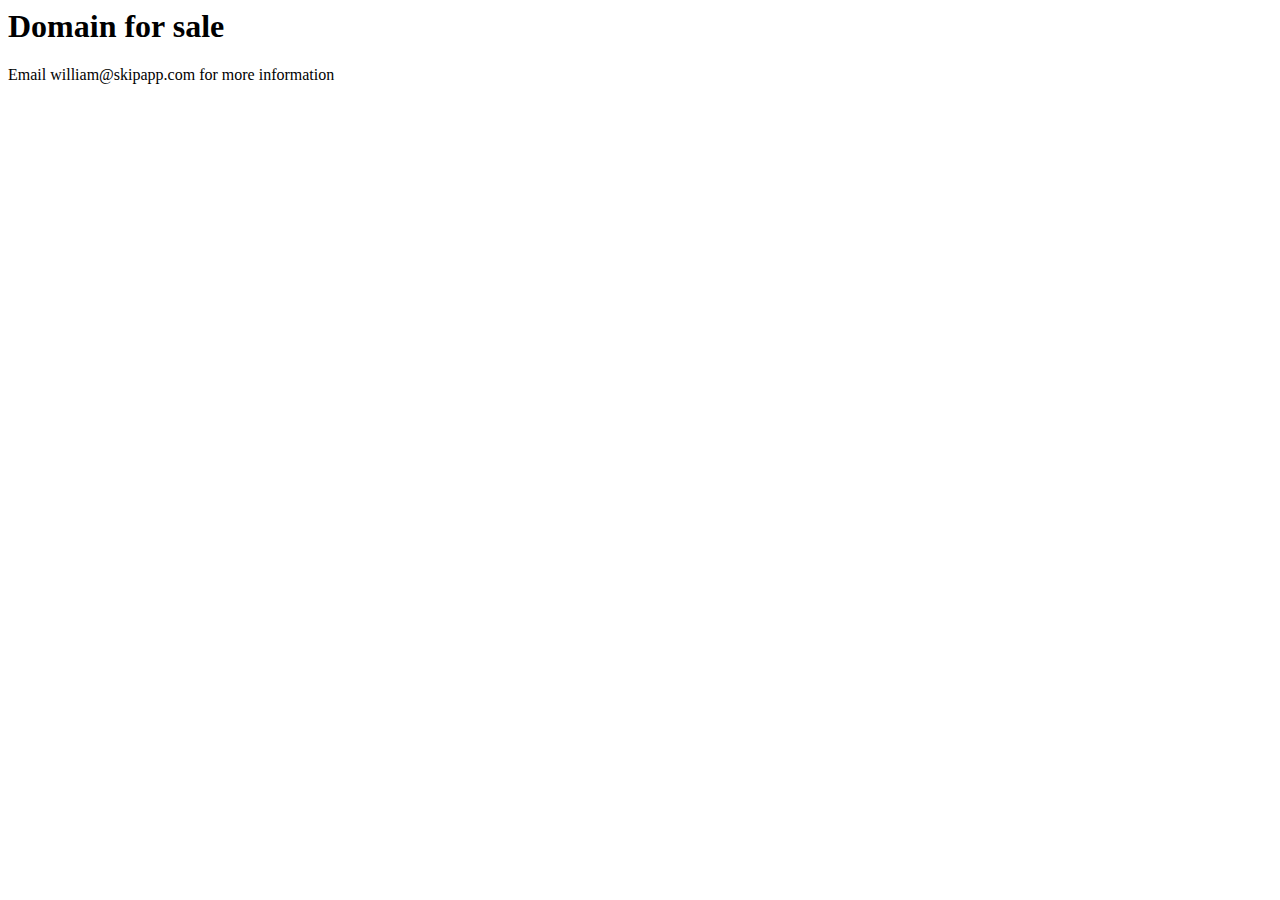
==== commit 641d2188: "Update index.html" ====
--- a/index.html
+++ b/index.html
@@ -1,4 +1,8 @@
-<!DOCTYPE html>
+<h1>Domain for sale</h1>
+
+<p>Email william@skipapp.com for more information</p>
+
+<!-- <!DOCTYPE html>
 <html lang="en">
    
 <head>
@@ -270,6 +274,4 @@
     <script type="text/javascript" src="js/jquery.min.js"></script>
 	  
    </body>
-
-<!-- Mirrored from skip.decodeup-projects.com/ by HTTrack Website Copier/3.x [XR&CO'2014], Mon, 19 Sep 2022 03:50:44 GMT -->
-</html>
+</html> -->
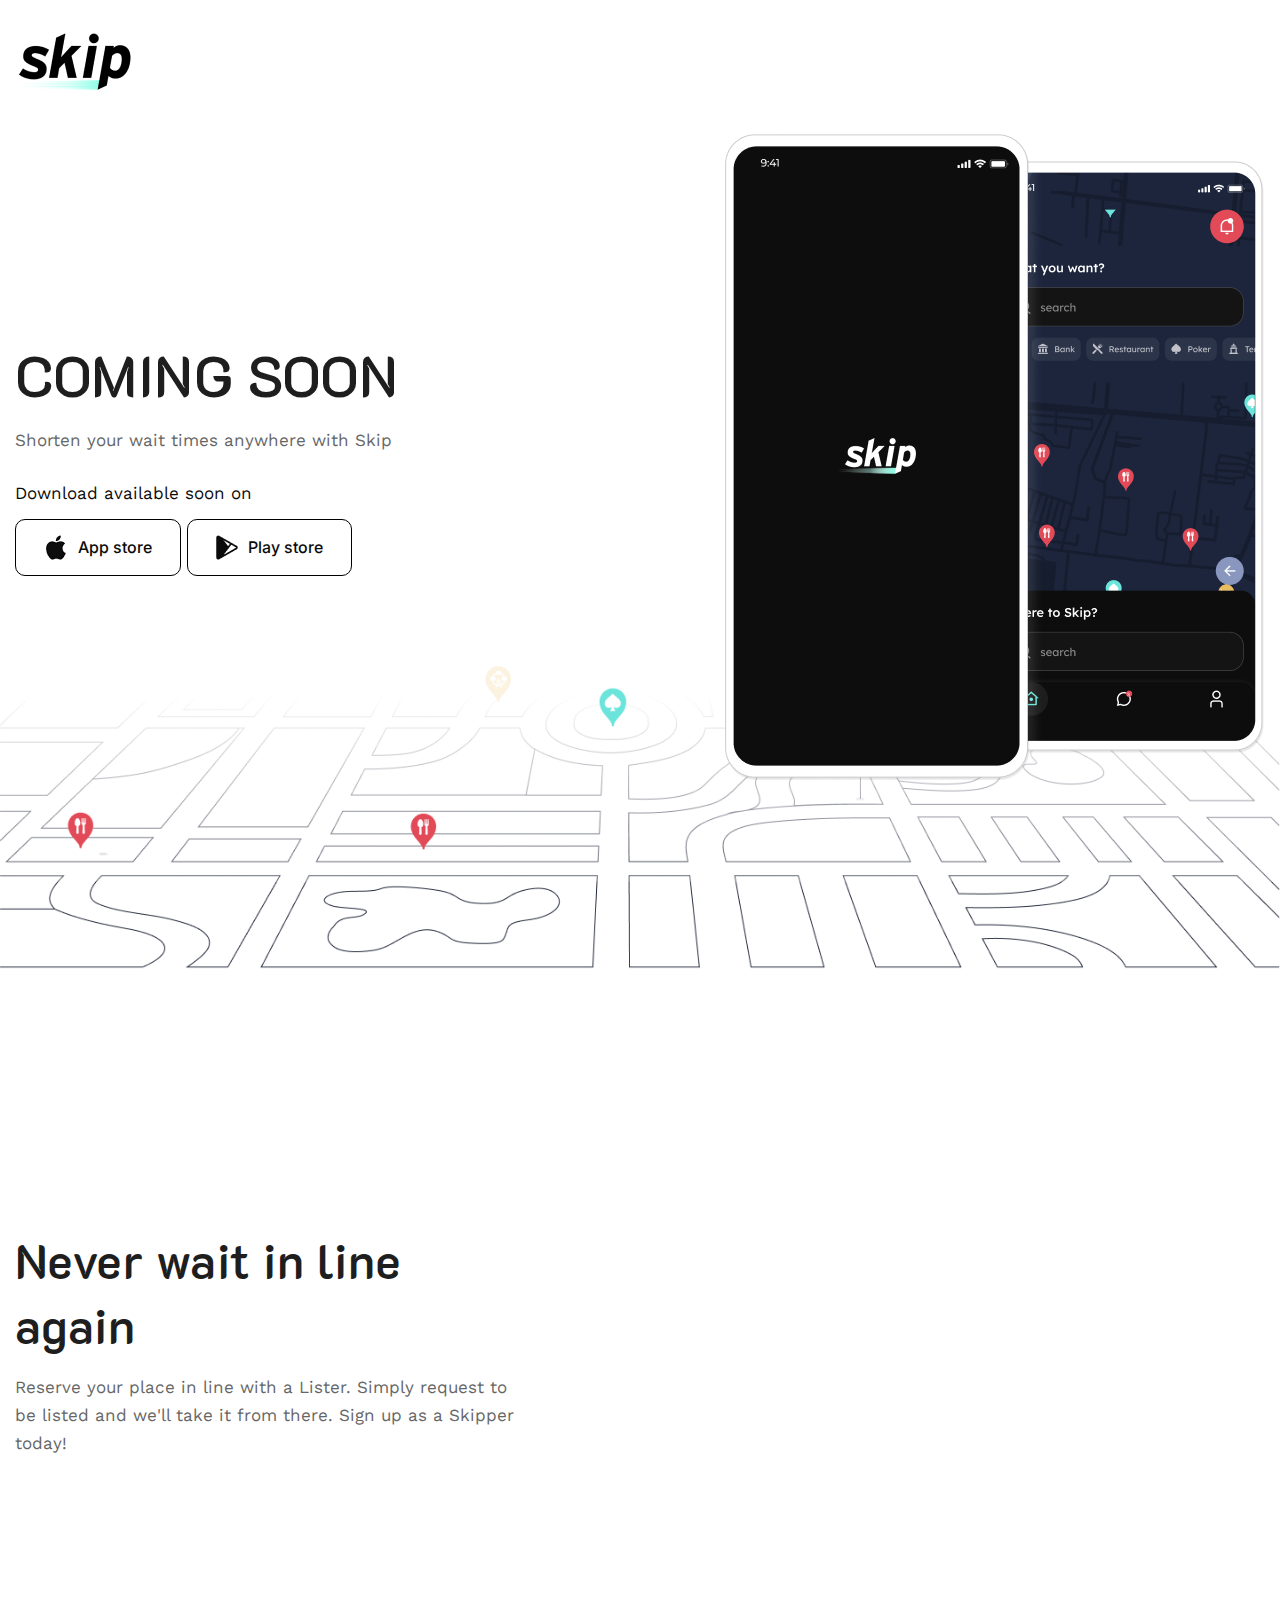
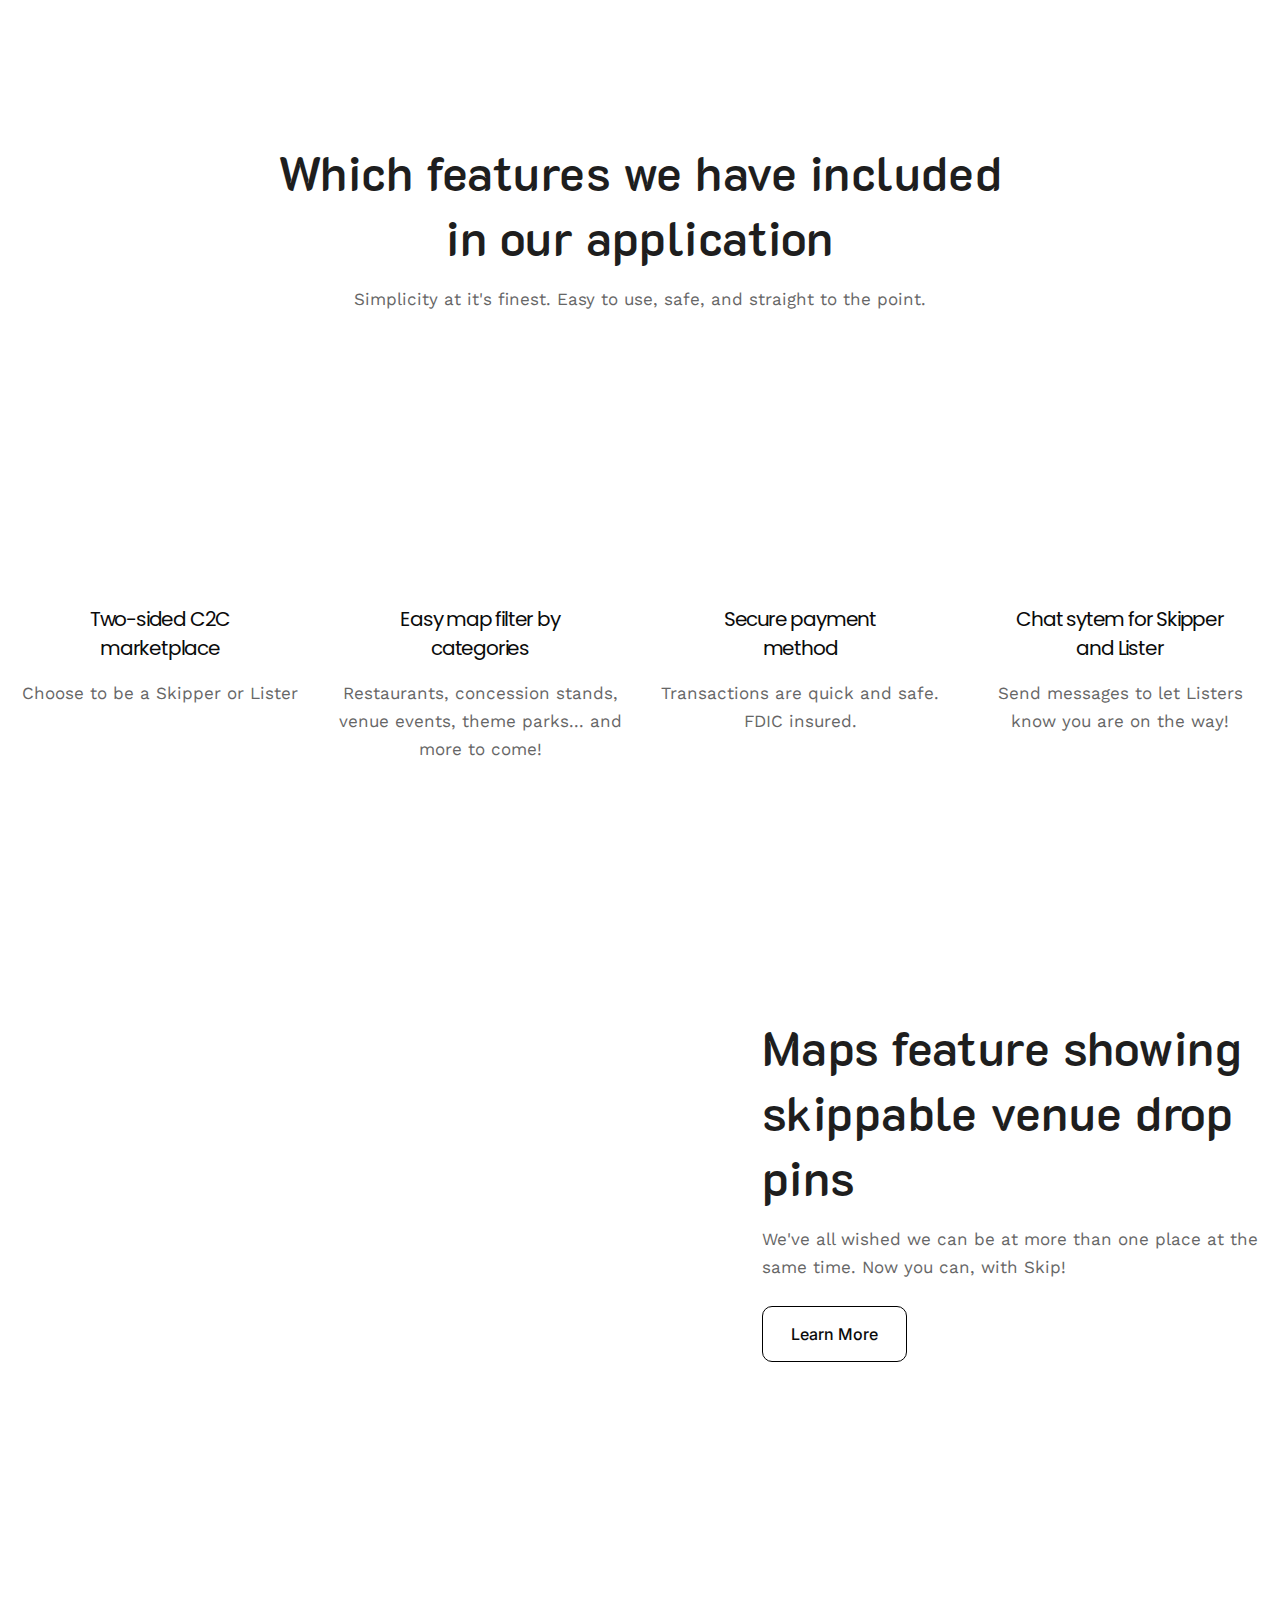
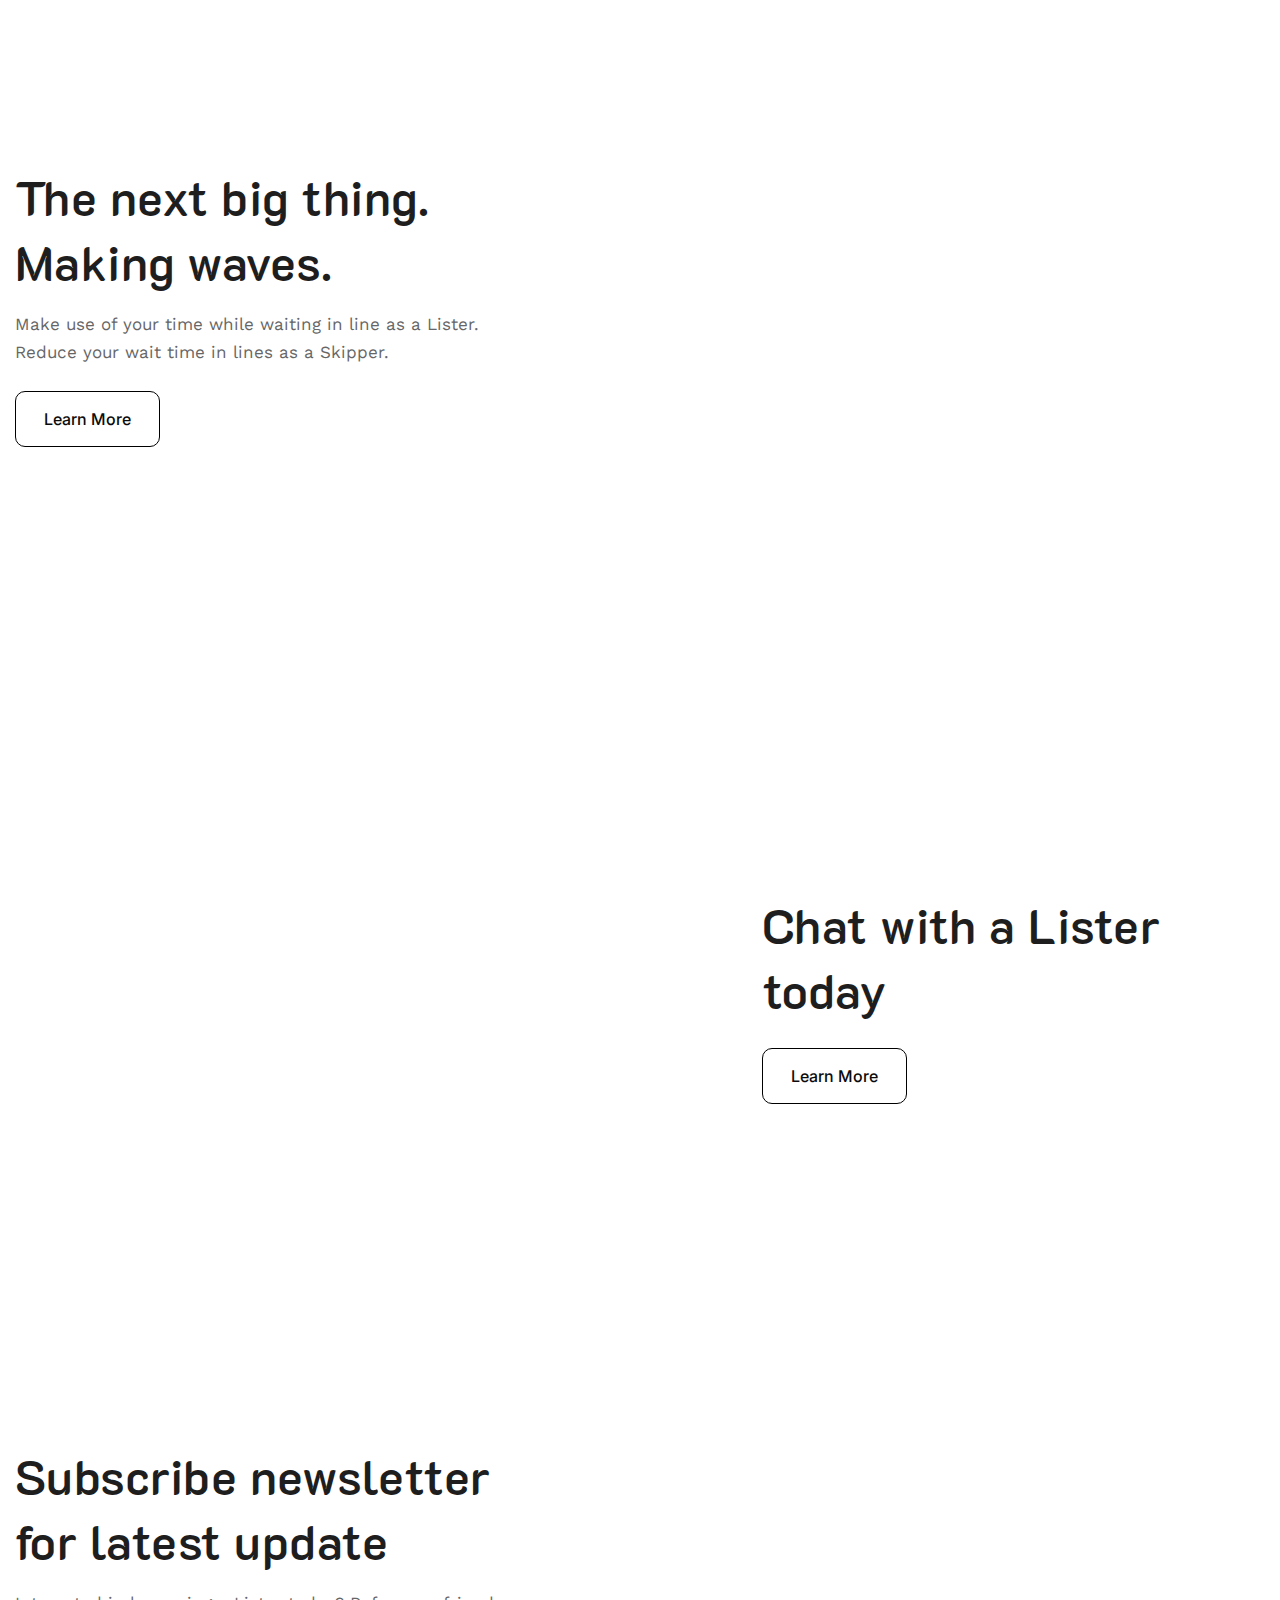
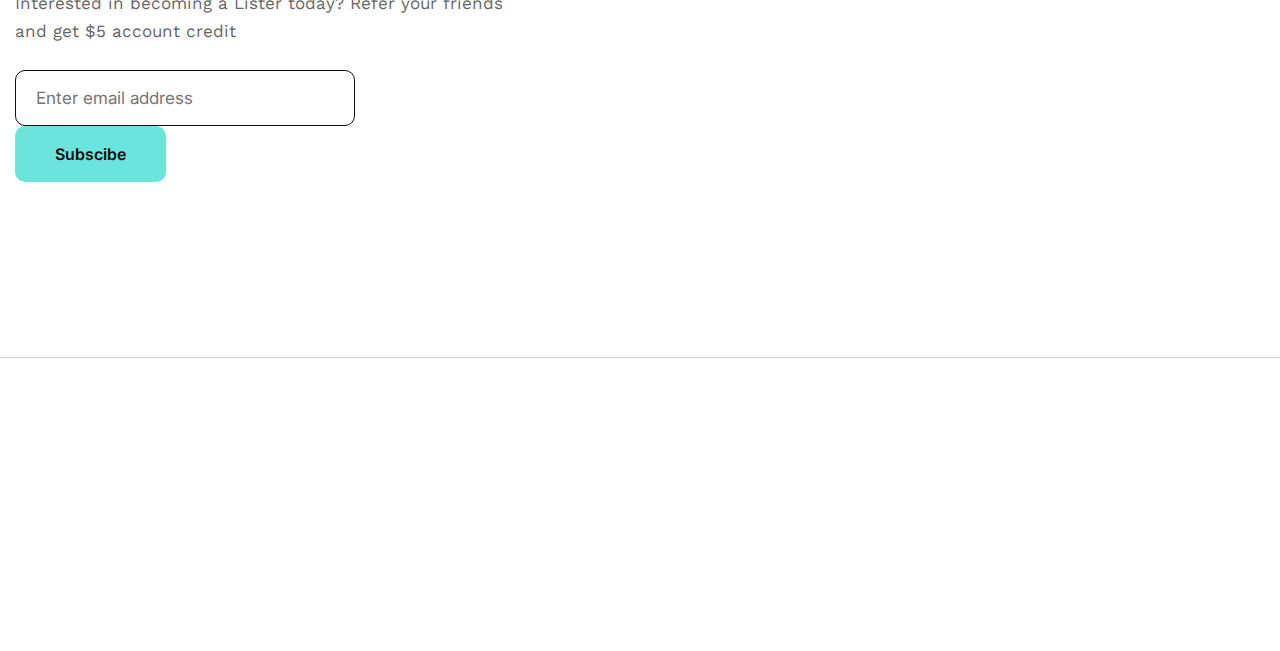
==== commit 4be764ac: "Update index.html" ====
--- a/index.html
+++ b/index.html
@@ -1,8 +1,4 @@
-<h1>Domain for sale</h1>
-
-<p>Email william@skipapp.com for more information</p>
-
-<!-- <!DOCTYPE html>
+<!DOCTYPE html>
 <html lang="en">
    
 <head>
@@ -274,4 +270,4 @@
     <script type="text/javascript" src="js/jquery.min.js"></script>
 	  
    </body>
-</html> -->
+</html>
